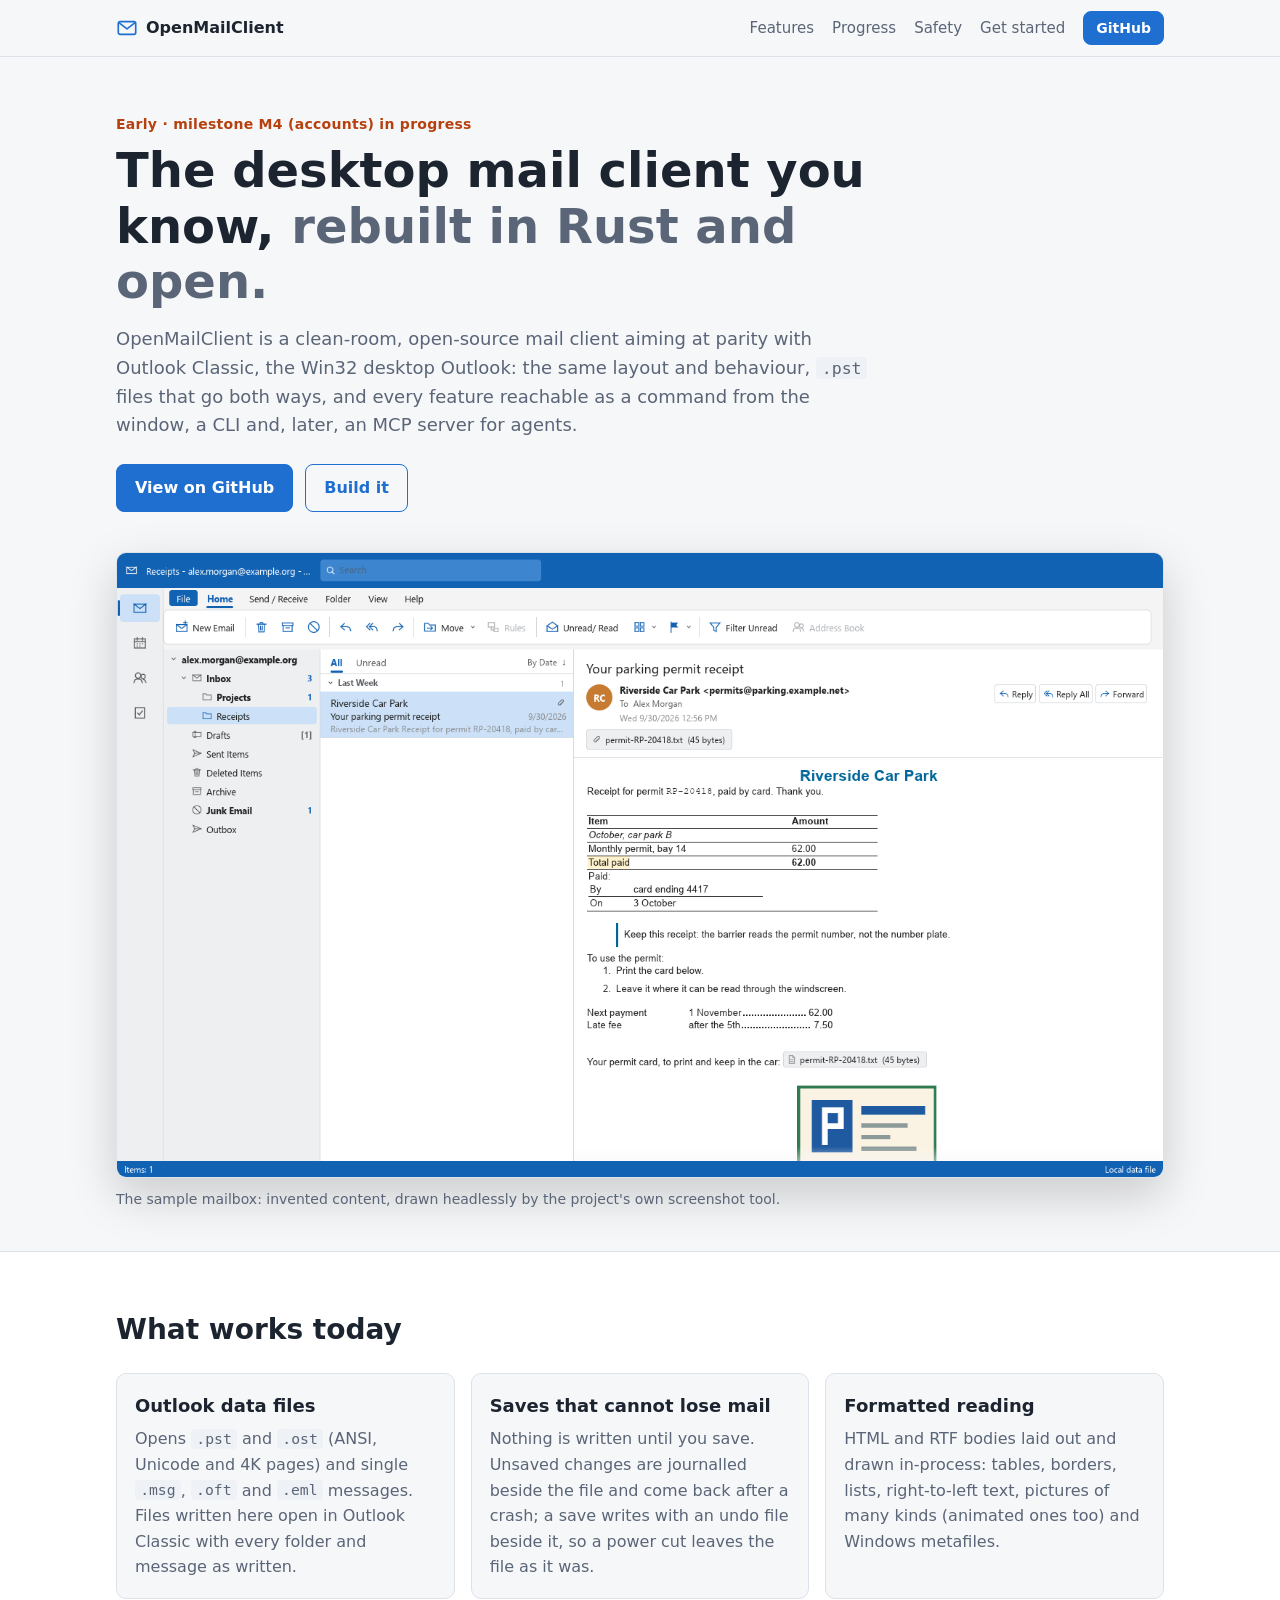
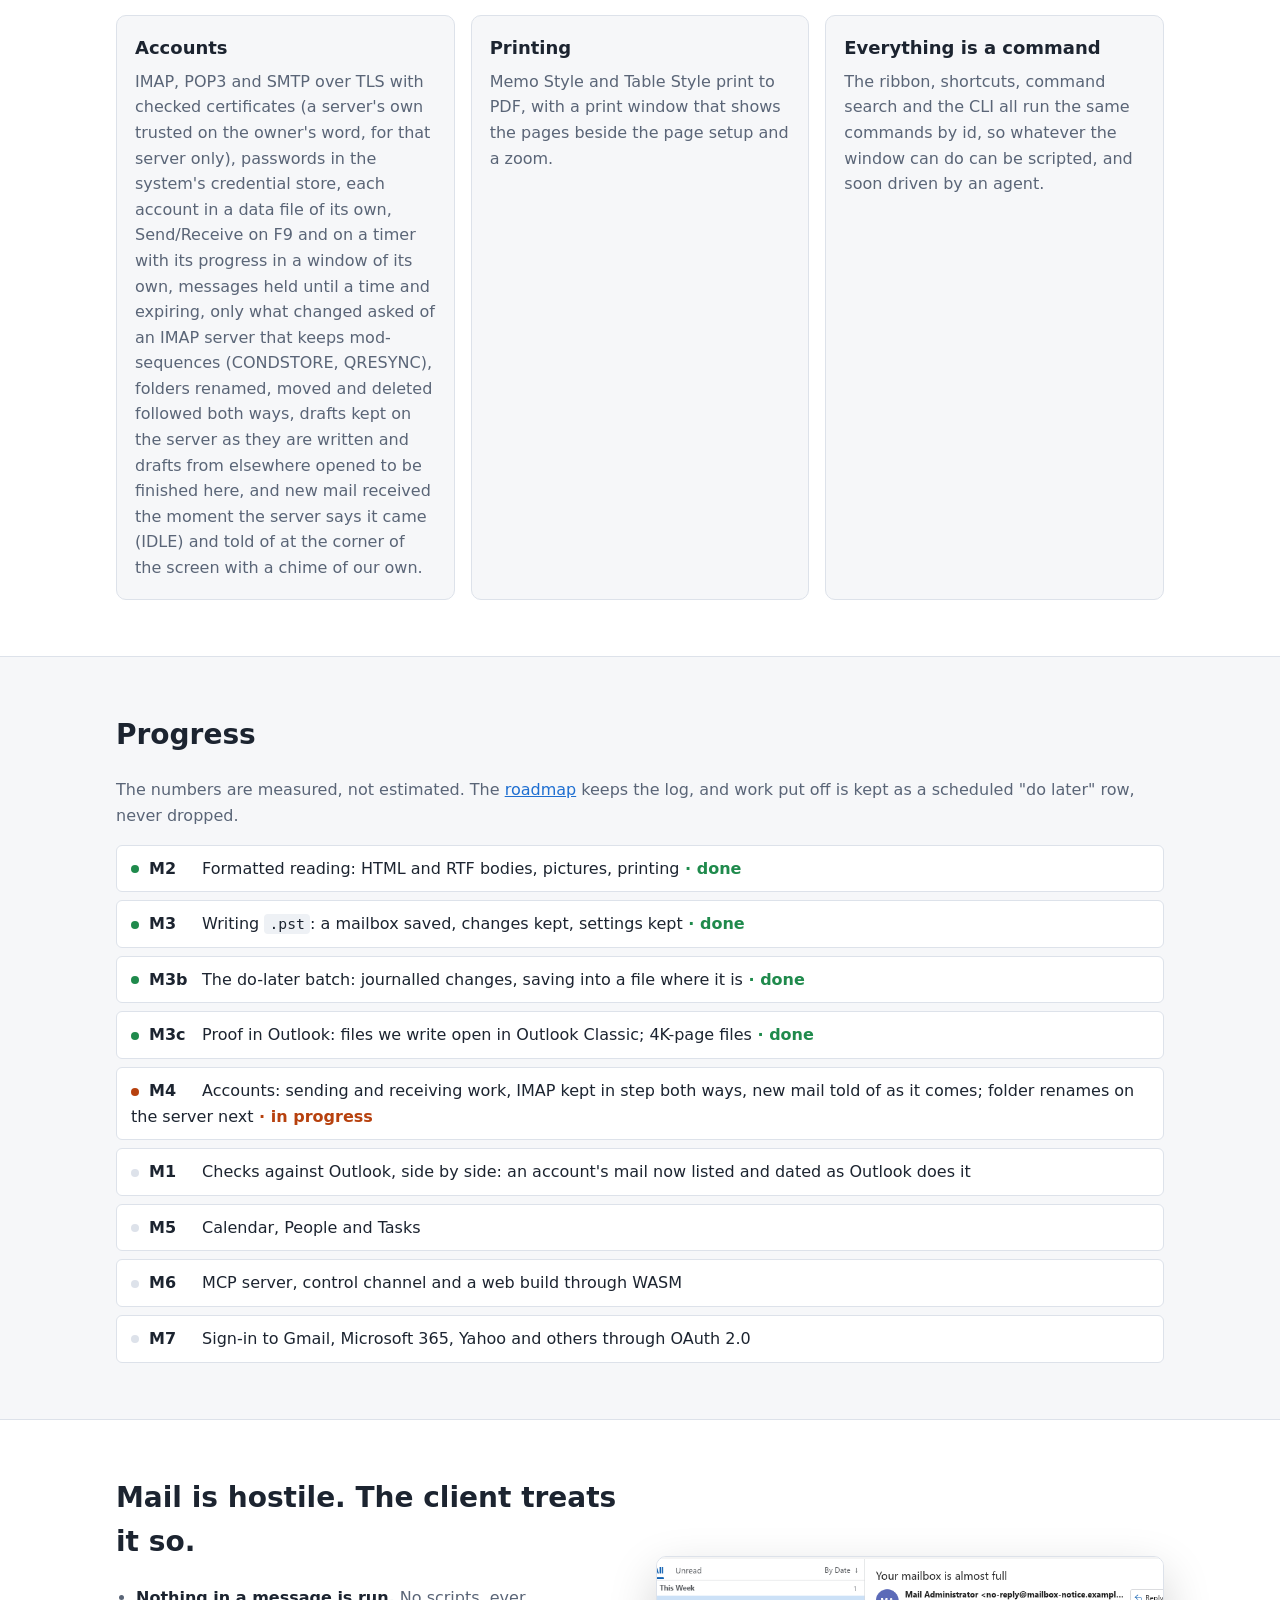
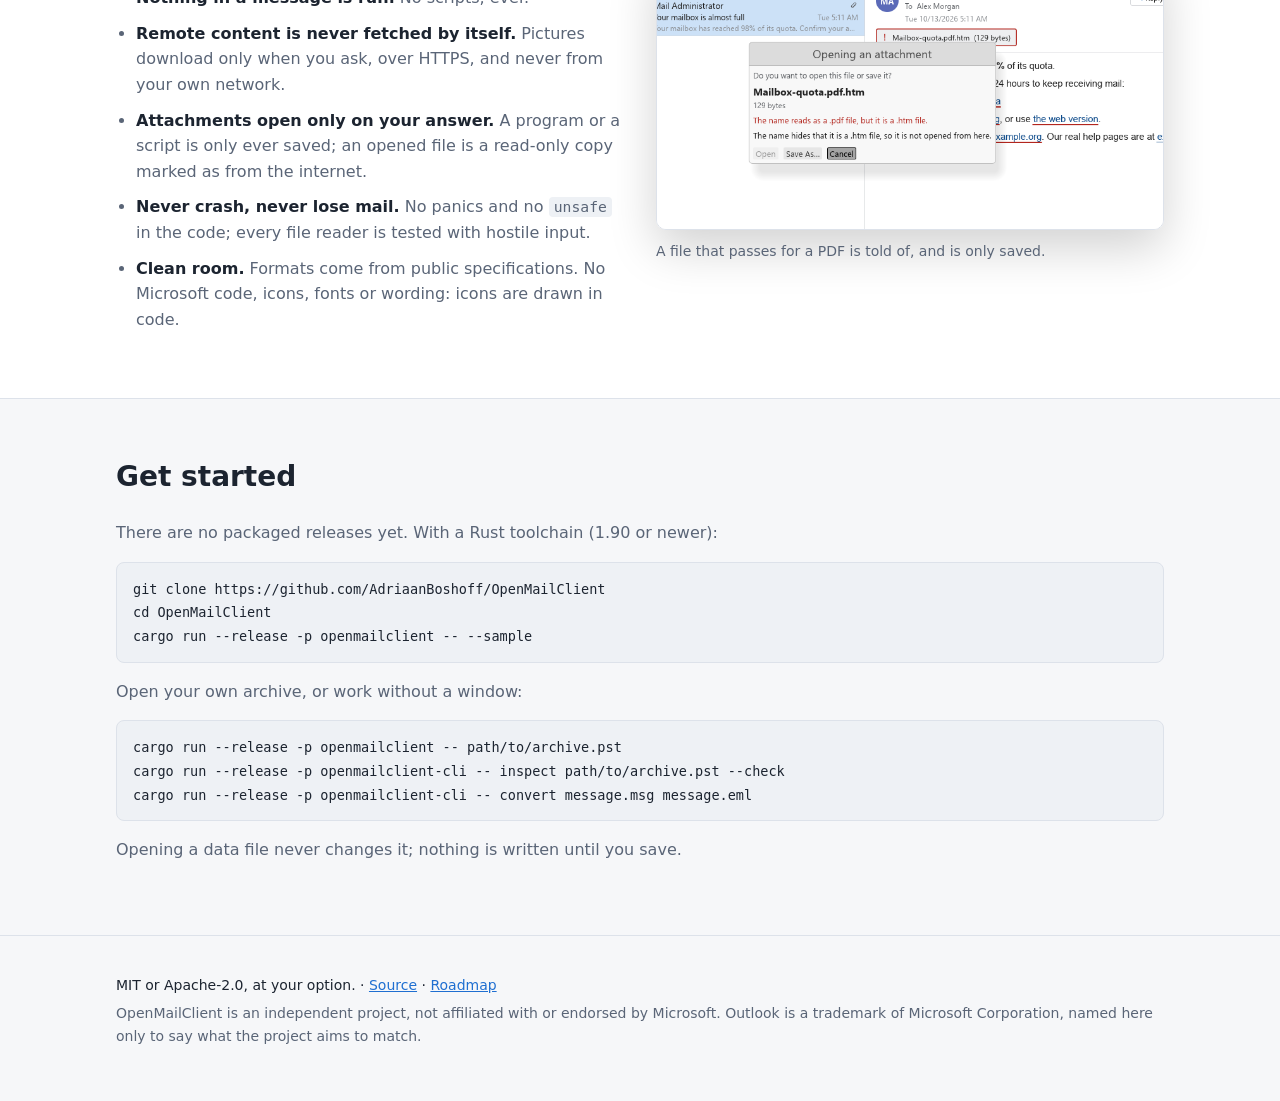
==== index.html @ 71cdb522 "M4.12: drafts kept on the server Co-Authored-By: Claude Opus 5.5 <noreply@anthropic.com>" ====
<!doctype html>
<html lang="en">
<head>
<meta charset="utf-8">
<meta name="viewport" content="width=device-width, initial-scale=1">
<title>OpenMailClient</title>
<meta name="description" content="A clean-room, open-source mail client written in Rust, with the layout and behaviour of Outlook Classic, data files that go both ways, and every feature reachable as a command.">
<meta property="og:title" content="OpenMailClient">
<meta property="og:description" content="An open-source mail client written in Rust, aiming at Outlook Classic parity.">
<meta property="og:image" content="images/openmailclient-reading-pane.png">
<link rel="stylesheet" href="style.css">
</head>
<body>
<header class="top">
  <div class="wrap bar">
    <a class="brand" href="#">
      <svg viewBox="0 0 24 24" width="22" height="22" aria-hidden="true"><rect x="2.5" y="5" width="19" height="14" rx="2" fill="none" stroke="currentColor" stroke-width="1.8"/><path d="M3.5 6.5 12 13l8.5-6.5" fill="none" stroke="currentColor" stroke-width="1.8" stroke-linejoin="round"/></svg>
      OpenMailClient
    </a>
    <nav>
      <a href="#features">Features</a>
      <a href="#progress">Progress</a>
      <a href="#safety">Safety</a>
      <a href="#start">Get started</a>
      <a class="button small" href="https://github.com/AdriaanBoshoff/OpenMailClient">GitHub</a>
    </nav>
  </div>
</header>

<main>
<section class="hero">
  <div class="wrap">
    <p class="stage">Early · milestone M4 (accounts) in progress</p>
    <h1>The desktop mail client you know, <span>rebuilt in Rust and open.</span></h1>
    <p class="lead">OpenMailClient is a clean-room, open-source mail client aiming at parity with Outlook Classic,
      the Win32 desktop Outlook: the same layout and behaviour, <code>.pst</code> files that go both ways,
      and every feature reachable as a command from the window, a CLI and, later, an MCP server for agents.</p>
    <div class="actions">
      <a class="button" href="https://github.com/AdriaanBoshoff/OpenMailClient">View on GitHub</a>
      <a class="button ghost" href="#start">Build it</a>
    </div>
    <figure class="shot">
      <picture>
        <source srcset="images/openmailclient-dark.png" media="(prefers-color-scheme: dark)">
        <img src="images/openmailclient-reading-pane.png" width="1280" height="800" alt="The OpenMailClient window with its sample mailbox: folder pane, message list and a formatted message in the reading pane">
      </picture>
      <figcaption>The sample mailbox: invented content, drawn headlessly by the project's own screenshot tool.</figcaption>
    </figure>
  </div>
</section>

<section id="features" class="band">
  <div class="wrap">
    <h2>What works today</h2>
    <div class="grid">
      <article>
        <h3>Outlook data files</h3>
        <p>Opens <code>.pst</code> and <code>.ost</code> (ANSI, Unicode and 4K pages) and single <code>.msg</code>, <code>.oft</code> and <code>.eml</code> messages. Files written here open in Outlook Classic with every folder and message as written.</p>
      </article>
      <article>
        <h3>Saves that cannot lose mail</h3>
        <p>Nothing is written until you save. Unsaved changes are journalled beside the file and come back after a crash; a save writes with an undo file beside it, so a power cut leaves the file as it was.</p>
      </article>
      <article>
        <h3>Formatted reading</h3>
        <p>HTML and RTF bodies laid out and drawn in-process: tables, borders, lists, right-to-left text, pictures of many kinds (animated ones too) and Windows metafiles.</p>
      </article>
      <article>
        <h3>Accounts</h3>
        <p>IMAP, POP3 and SMTP over TLS with checked certificates (a server's own trusted on the owner's word, for that server only), passwords in the system's credential store, each account in a data file of its own, Send/Receive on F9 and on a timer with its progress in a window of its own, messages held until a time and expiring, only what changed asked of an IMAP server that keeps mod-sequences (CONDSTORE, QRESYNC), folders renamed, moved and deleted followed both ways, drafts kept on the server as they are written and drafts from elsewhere opened to be finished here, and new mail received the moment the server says it came (IDLE) and told of at the corner of the screen with a chime of our own.</p>
      </article>
      <article>
        <h3>Printing</h3>
        <p>Memo Style and Table Style print to PDF, with a print window that shows the pages beside the page setup and a zoom.</p>
      </article>
      <article>
        <h3>Everything is a command</h3>
        <p>The ribbon, shortcuts, command search and the CLI all run the same commands by id, so whatever the window can do can be scripted, and soon driven by an agent.</p>
      </article>
    </div>
  </div>
</section>

<section id="progress">
  <div class="wrap">
    <h2>Progress</h2>
    <p class="muted">The numbers are measured, not estimated. The <a href="https://github.com/AdriaanBoshoff/OpenMailClient/blob/main/ROADMAP.md">roadmap</a> keeps the log, and work put off is kept as a scheduled "do later" row, never dropped.</p>
    <ol class="milestones">
      <li class="done"><b>M2</b> Formatted reading: HTML and RTF bodies, pictures, printing</li>
      <li class="done"><b>M3</b> Writing <code>.pst</code>: a mailbox saved, changes kept, settings kept</li>
      <li class="done"><b>M3b</b> The do-later batch: journalled changes, saving into a file where it is</li>
      <li class="done"><b>M3c</b> Proof in Outlook: files we write open in Outlook Classic; 4K-page files</li>
      <li class="now"><b>M4</b> Accounts: sending and receiving work, IMAP kept in step both ways, new mail told of as it comes; folder renames on the server next</li>
      <li><b>M1</b> Checks against Outlook, side by side: an account's mail now listed and dated as Outlook does it</li>
      <li><b>M5</b> Calendar, People and Tasks</li>
      <li><b>M6</b> MCP server, control channel and a web build through WASM</li>
      <li><b>M7</b> Sign-in to Gmail, Microsoft 365, Yahoo and others through OAuth 2.0</li>
    </ol>
  </div>
</section>

<section id="safety" class="band">
  <div class="wrap split">
    <div>
      <h2>Mail is hostile. The client treats it so.</h2>
      <ul class="checks">
        <li><b>Nothing in a message is run.</b> No scripts, ever.</li>
        <li><b>Remote content is never fetched by itself.</b> Pictures download only when you ask, over HTTPS, and never from your own network.</li>
        <li><b>Attachments open only on your answer.</b> A program or a script is only ever saved; an opened file is a read-only copy marked as from the internet.</li>
        <li><b>Never crash, never lose mail.</b> No panics and no <code>unsafe</code> in the code; every file reader is tested with hostile input.</li>
        <li><b>Clean room.</b> Formats come from public specifications. No Microsoft code, icons, fonts or wording: icons are drawn in code.</li>
      </ul>
    </div>
    <figure class="shot small">
      <img src="images/openmailclient-attachment.png" width="800" height="430" loading="lazy" alt="OpenMailClient asking about an attachment whose name reads as a PDF but is a web page: it can be saved, not opened">
      <figcaption>A file that passes for a PDF is told of, and is only saved.</figcaption>
    </figure>
  </div>
</section>

<section id="start">
  <div class="wrap">
    <h2>Get started</h2>
    <p class="muted">There are no packaged releases yet. With a Rust toolchain (1.90 or newer):</p>
    <pre><code>git clone https://github.com/AdriaanBoshoff/OpenMailClient
cd OpenMailClient
cargo run --release -p openmailclient -- --sample</code></pre>
    <p class="muted">Open your own archive, or work without a window:</p>
    <pre><code>cargo run --release -p openmailclient -- path/to/archive.pst
cargo run --release -p openmailclient-cli -- inspect path/to/archive.pst --check
cargo run --release -p openmailclient-cli -- convert message.msg message.eml</code></pre>
    <p class="muted">Opening a data file never changes it; nothing is written until you save.</p>
  </div>
</section>
</main>

<footer>
  <div class="wrap">
    <p>MIT or Apache-2.0, at your option. · <a href="https://github.com/AdriaanBoshoff/OpenMailClient">Source</a> · <a href="https://github.com/AdriaanBoshoff/OpenMailClient/blob/main/ROADMAP.md">Roadmap</a></p>
    <p class="muted">OpenMailClient is an independent project, not affiliated with or endorsed by Microsoft. Outlook is a trademark of Microsoft Corporation, named here only to say what the project aims to match.</p>
  </div>
</footer>
</body>
</html>
---- style.css ----
:root {
  --bg: #f6f7f9;
  --band: #ffffff;
  --text: #1c2430;
  --dim: #5a6577;
  --line: #dde2ea;
  --accent: #1f6fd1;
  --accent-text: #ffffff;
  --rust: #b7410e;
  --code: #eef1f5;
  --ok: #1f8a4c;
}

@media (prefers-color-scheme: dark) {
  :root {
    --bg: #15181d;
    --band: #1c2027;
    --text: #e6e9ee;
    --dim: #9aa4b2;
    --line: #2d333d;
    --accent: #5aa2f0;
    --accent-text: #0e1116;
    --rust: #e0703c;
    --code: #232831;
    --ok: #4cc27f;
  }
}

* { box-sizing: border-box; }

html { scroll-behavior: smooth; }

body {
  margin: 0;
  background: var(--bg);
  color: var(--text);
  font: 16px/1.6 system-ui, -apple-system, "Segoe UI", Roboto, "Noto Sans", sans-serif;
}

a { color: var(--accent); }

code, pre { font-family: ui-monospace, "Cascadia Mono", Consolas, "DejaVu Sans Mono", monospace; font-size: 0.92em; }

code { background: var(--code); padding: 0.1em 0.35em; border-radius: 4px; }

pre {
  background: var(--code);
  border: 1px solid var(--line);
  border-radius: 8px;
  padding: 14px 16px;
  overflow-x: auto;
}

pre code { background: none; padding: 0; }

.wrap { max-width: 1080px; margin: 0 auto; padding: 0 16px; }

.top {
  position: sticky;
  top: 0;
  z-index: 10;
  background: color-mix(in srgb, var(--bg) 88%, transparent);
  backdrop-filter: blur(8px);
  border-bottom: 1px solid var(--line);
}

.bar { display: flex; align-items: center; justify-content: space-between; gap: 16px; min-height: 56px; flex-wrap: wrap; }

.brand { display: flex; align-items: center; gap: 8px; font-weight: 700; color: var(--text); text-decoration: none; }

.brand svg { color: var(--accent); }

nav { display: flex; align-items: center; gap: 18px; flex-wrap: wrap; }

nav a { color: var(--dim); text-decoration: none; font-size: 15px; }

nav a:hover { color: var(--text); }

.button {
  display: inline-block;
  background: var(--accent);
  color: var(--accent-text);
  text-decoration: none;
  font-weight: 600;
  padding: 10px 18px;
  border-radius: 8px;
  border: 1px solid var(--accent);
}

.button.small { padding: 5px 12px; font-size: 14px; color: var(--accent-text); }

nav a.button.small:hover { color: var(--accent-text); }

.button.ghost { background: transparent; color: var(--accent); }

.hero { padding: 56px 0 40px; }

.stage { color: var(--rust); font-weight: 600; font-size: 14px; letter-spacing: 0.02em; margin: 0 0 8px; }

h1 { font-size: clamp(30px, 5vw, 48px); line-height: 1.15; margin: 0 0 16px; max-width: 820px; }

h1 span { color: var(--dim); }

.lead { font-size: 18px; color: var(--dim); max-width: 760px; margin: 0 0 24px; }

.actions { display: flex; gap: 12px; flex-wrap: wrap; margin-bottom: 40px; }

.shot { margin: 0; }

.shot img {
  display: block;
  width: 100%;
  height: auto;
  border-radius: 10px;
  border: 1px solid var(--line);
  box-shadow: 0 18px 48px rgba(0, 0, 0, 0.18);
}

figcaption { color: var(--dim); font-size: 14px; margin-top: 10px; }

section { padding: 56px 0; }

.band { background: var(--band); border-top: 1px solid var(--line); border-bottom: 1px solid var(--line); }

h2 { font-size: 28px; margin: 0 0 20px; }

h3 { font-size: 18px; margin: 0 0 6px; }

.muted { color: var(--dim); }

.grid { display: grid; grid-template-columns: repeat(auto-fill, minmax(280px, 1fr)); gap: 16px; }

.grid article { border: 1px solid var(--line); border-radius: 10px; padding: 18px; background: var(--bg); }

.grid p { margin: 0; color: var(--dim); }

.milestones { list-style: none; padding: 0; margin: 0; display: grid; gap: 8px; }

.milestones li {
  border: 1px solid var(--line);
  border-radius: 6px;
  padding: 10px 14px;
  background: var(--band);
}

.milestones b { display: inline-block; min-width: 48px; }

.milestones li::before {
  content: "";
  display: inline-block;
  width: 8px;
  height: 8px;
  border-radius: 50%;
  margin-right: 10px;
  vertical-align: middle;
  background: var(--line);
}

.milestones .done::before { background: var(--ok); }

.milestones .done::after { content: " · done"; color: var(--ok); font-weight: 600; }

.milestones .now::before { background: var(--rust); }

.milestones .now::after { content: " · in progress"; color: var(--rust); font-weight: 600; }

.split { display: grid; grid-template-columns: 1fr 1fr; gap: 32px; align-items: center; }

.checks { padding-left: 20px; margin: 0; }

.checks li { margin-bottom: 10px; color: var(--dim); }

.checks b { color: var(--text); }

footer { padding: 32px 0 48px; border-top: 1px solid var(--line); font-size: 14px; }

footer p { margin: 6px 0; }

@media (max-width: 760px) {
  .split { grid-template-columns: 1fr; }
  nav a:not(.button) { display: none; }
  .hero { padding-top: 32px; }
}
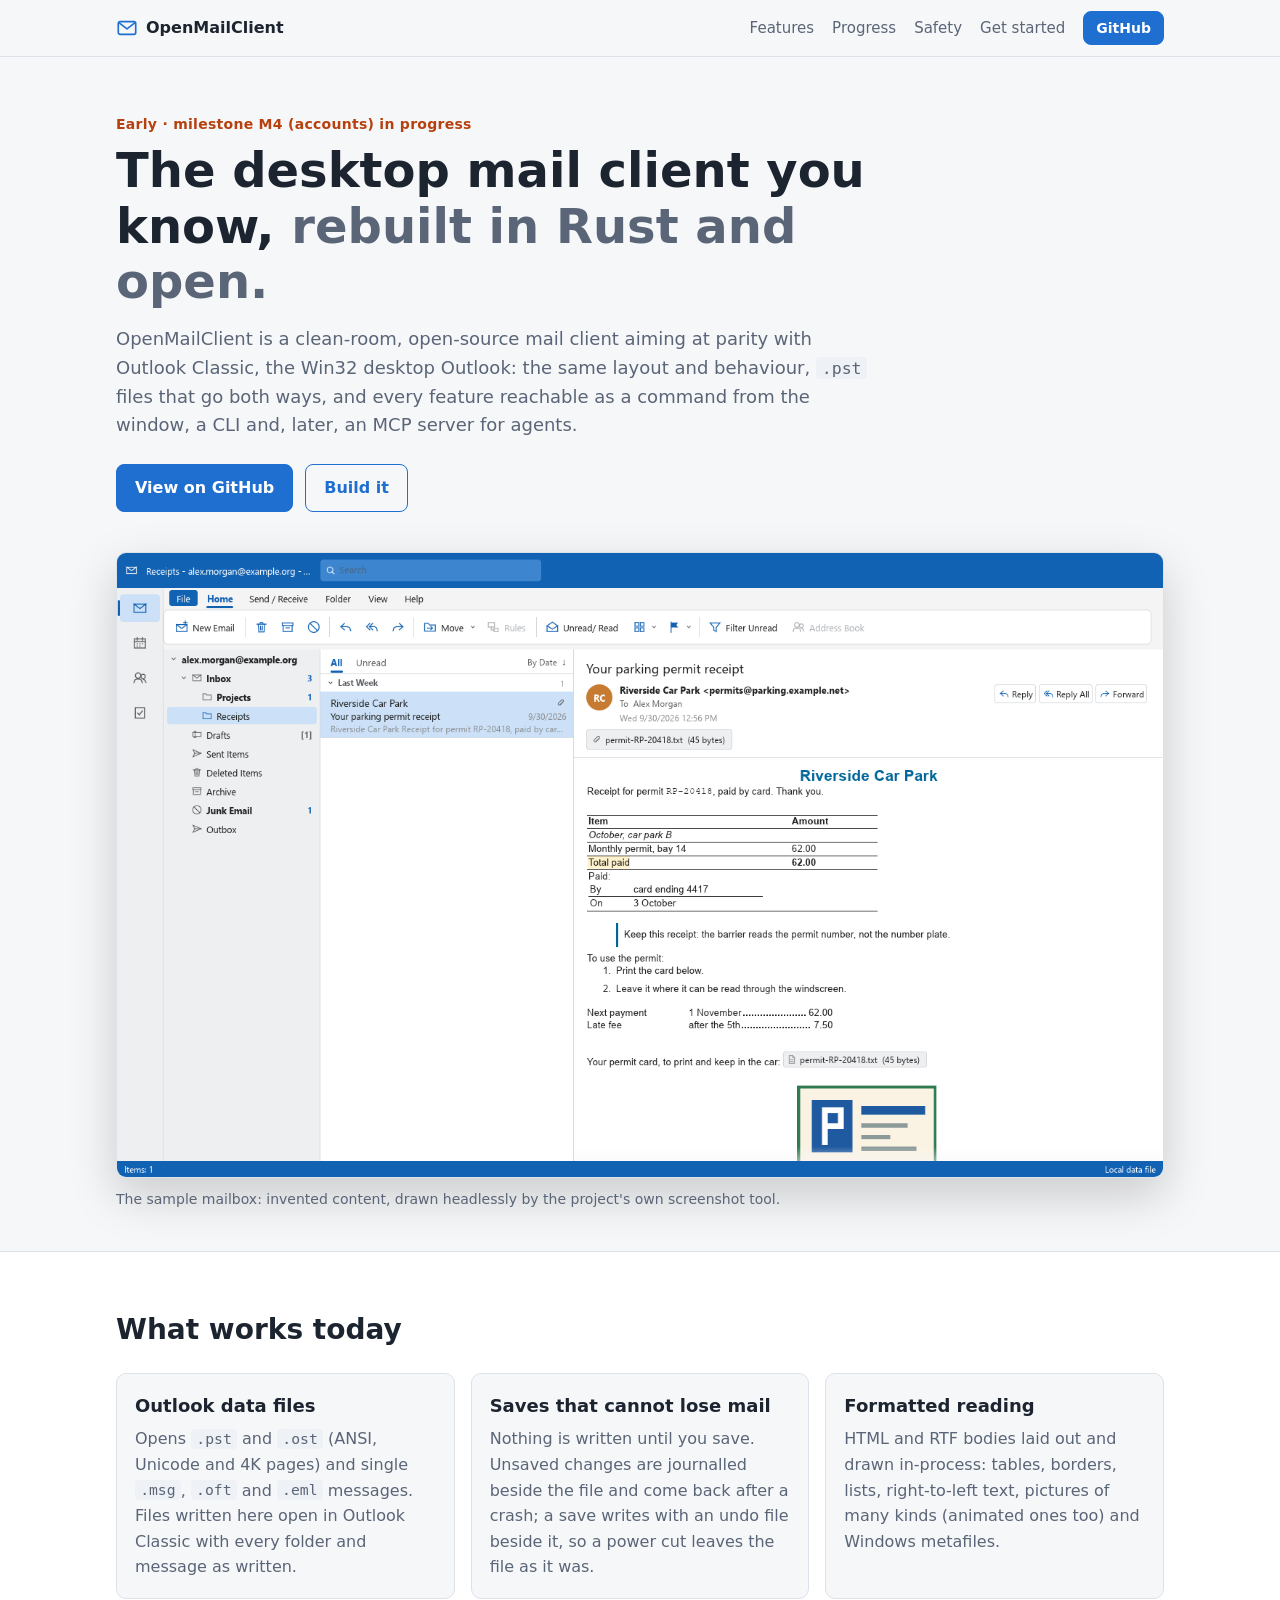
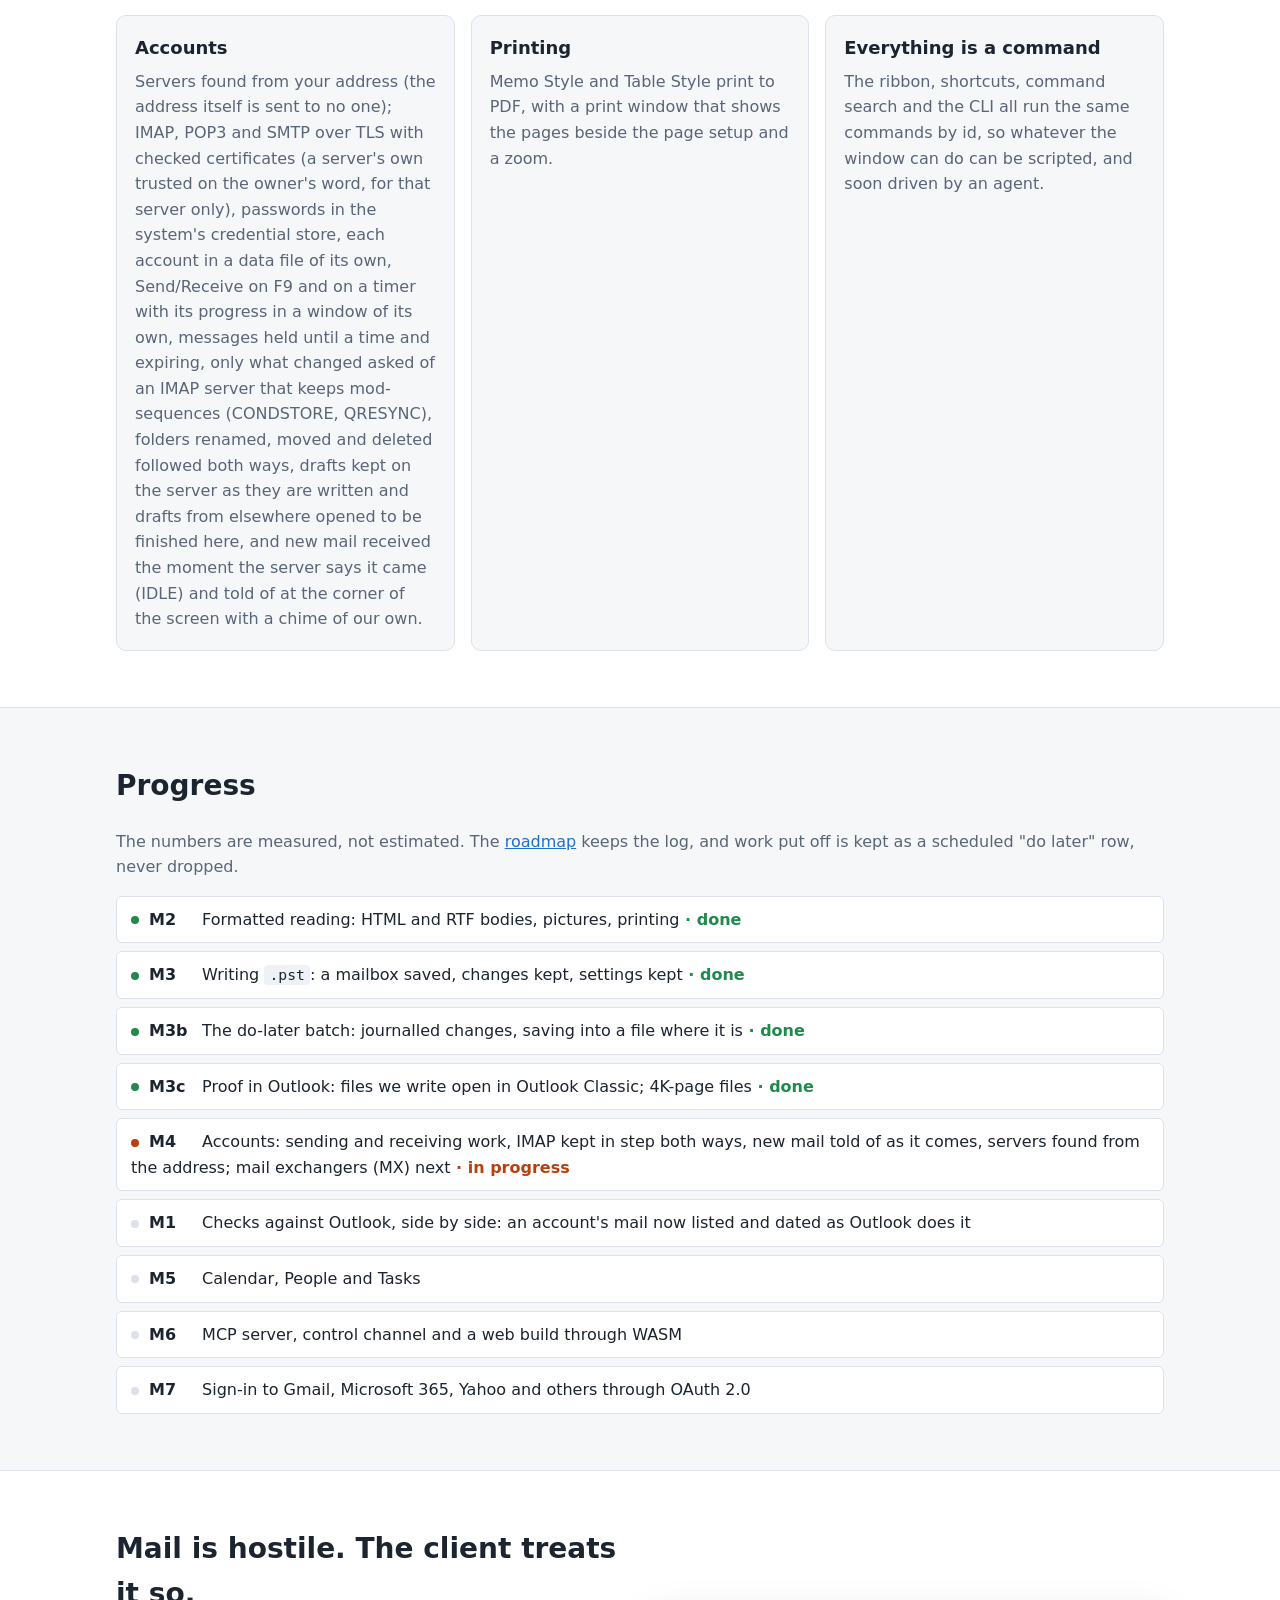
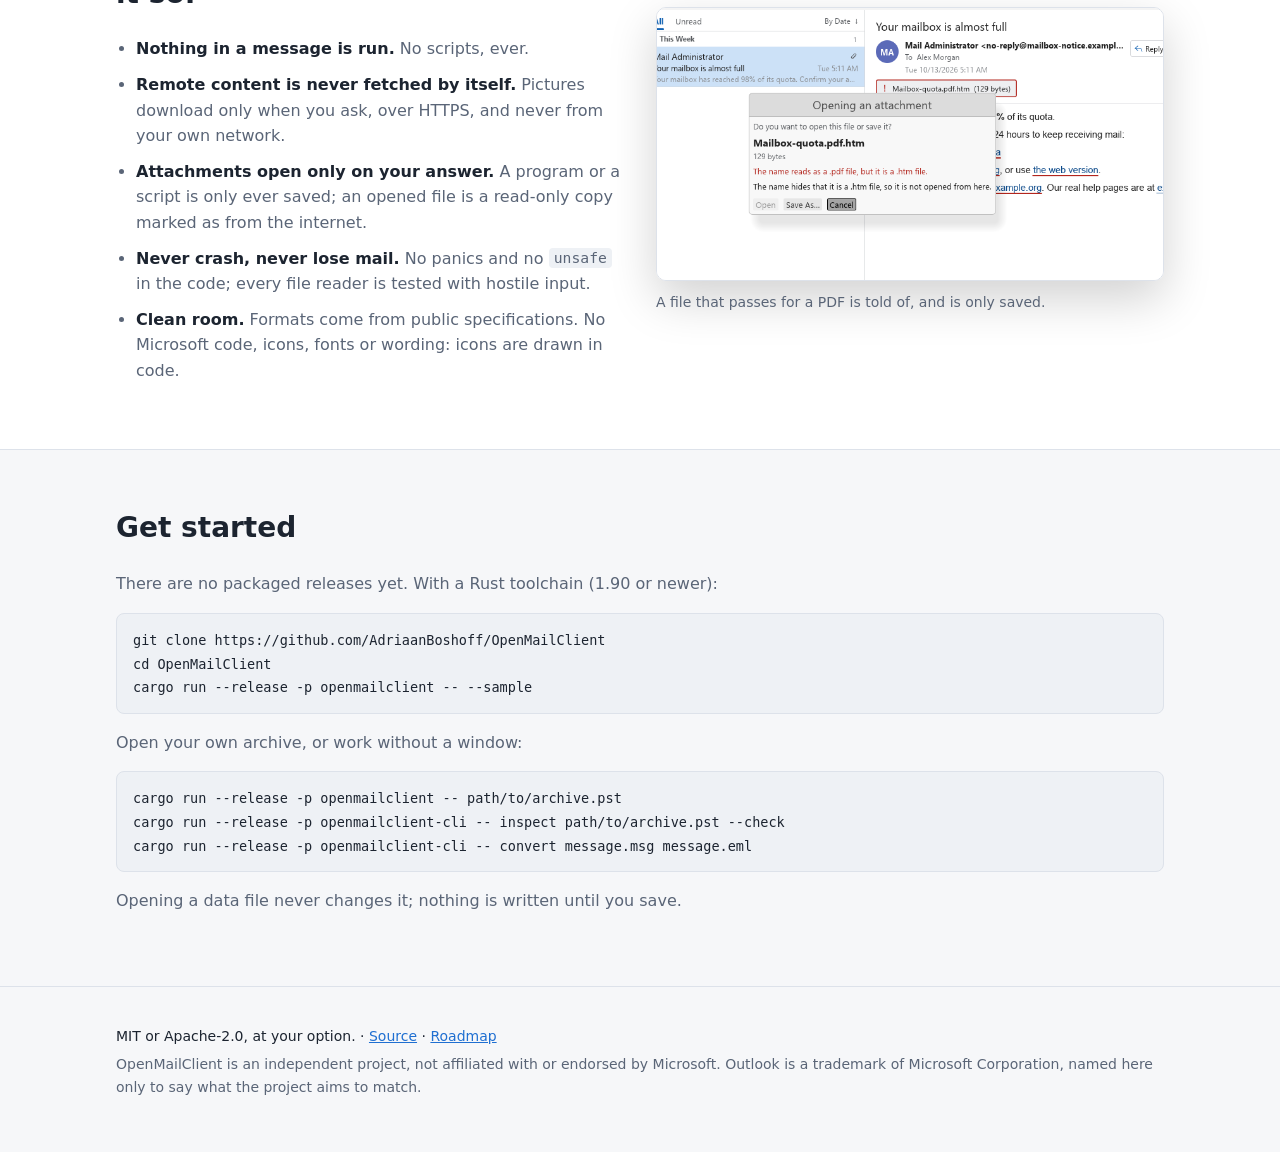
==== commit 9e2f24a7: "M4.14: servers found from the address Co-Authored-By: Claude Opus 5.5 <noreply@anthropic.com>" ====
--- a/index.html
+++ b/index.html
@@ -67,7 +67,7 @@
       </article>
       <article>
         <h3>Accounts</h3>
-        <p>IMAP, POP3 and SMTP over TLS with checked certificates (a server's own trusted on the owner's word, for that server only), passwords in the system's credential store, each account in a data file of its own, Send/Receive on F9 and on a timer with its progress in a window of its own, messages held until a time and expiring, only what changed asked of an IMAP server that keeps mod-sequences (CONDSTORE, QRESYNC), folders renamed, moved and deleted followed both ways, drafts kept on the server as they are written and drafts from elsewhere opened to be finished here, and new mail received the moment the server says it came (IDLE) and told of at the corner of the screen with a chime of our own.</p>
+        <p>Servers found from your address (the address itself is sent to no one); IMAP, POP3 and SMTP over TLS with checked certificates (a server's own trusted on the owner's word, for that server only), passwords in the system's credential store, each account in a data file of its own, Send/Receive on F9 and on a timer with its progress in a window of its own, messages held until a time and expiring, only what changed asked of an IMAP server that keeps mod-sequences (CONDSTORE, QRESYNC), folders renamed, moved and deleted followed both ways, drafts kept on the server as they are written and drafts from elsewhere opened to be finished here, and new mail received the moment the server says it came (IDLE) and told of at the corner of the screen with a chime of our own.</p>
       </article>
       <article>
         <h3>Printing</h3>
@@ -90,7 +90,7 @@
       <li class="done"><b>M3</b> Writing <code>.pst</code>: a mailbox saved, changes kept, settings kept</li>
       <li class="done"><b>M3b</b> The do-later batch: journalled changes, saving into a file where it is</li>
       <li class="done"><b>M3c</b> Proof in Outlook: files we write open in Outlook Classic; 4K-page files</li>
-      <li class="now"><b>M4</b> Accounts: sending and receiving work, IMAP kept in step both ways, new mail told of as it comes; folder renames on the server next</li>
+      <li class="now"><b>M4</b> Accounts: sending and receiving work, IMAP kept in step both ways, new mail told of as it comes, servers found from the address; mail exchangers (MX) next</li>
       <li><b>M1</b> Checks against Outlook, side by side: an account's mail now listed and dated as Outlook does it</li>
       <li><b>M5</b> Calendar, People and Tasks</li>
       <li><b>M6</b> MCP server, control channel and a web build through WASM</li>
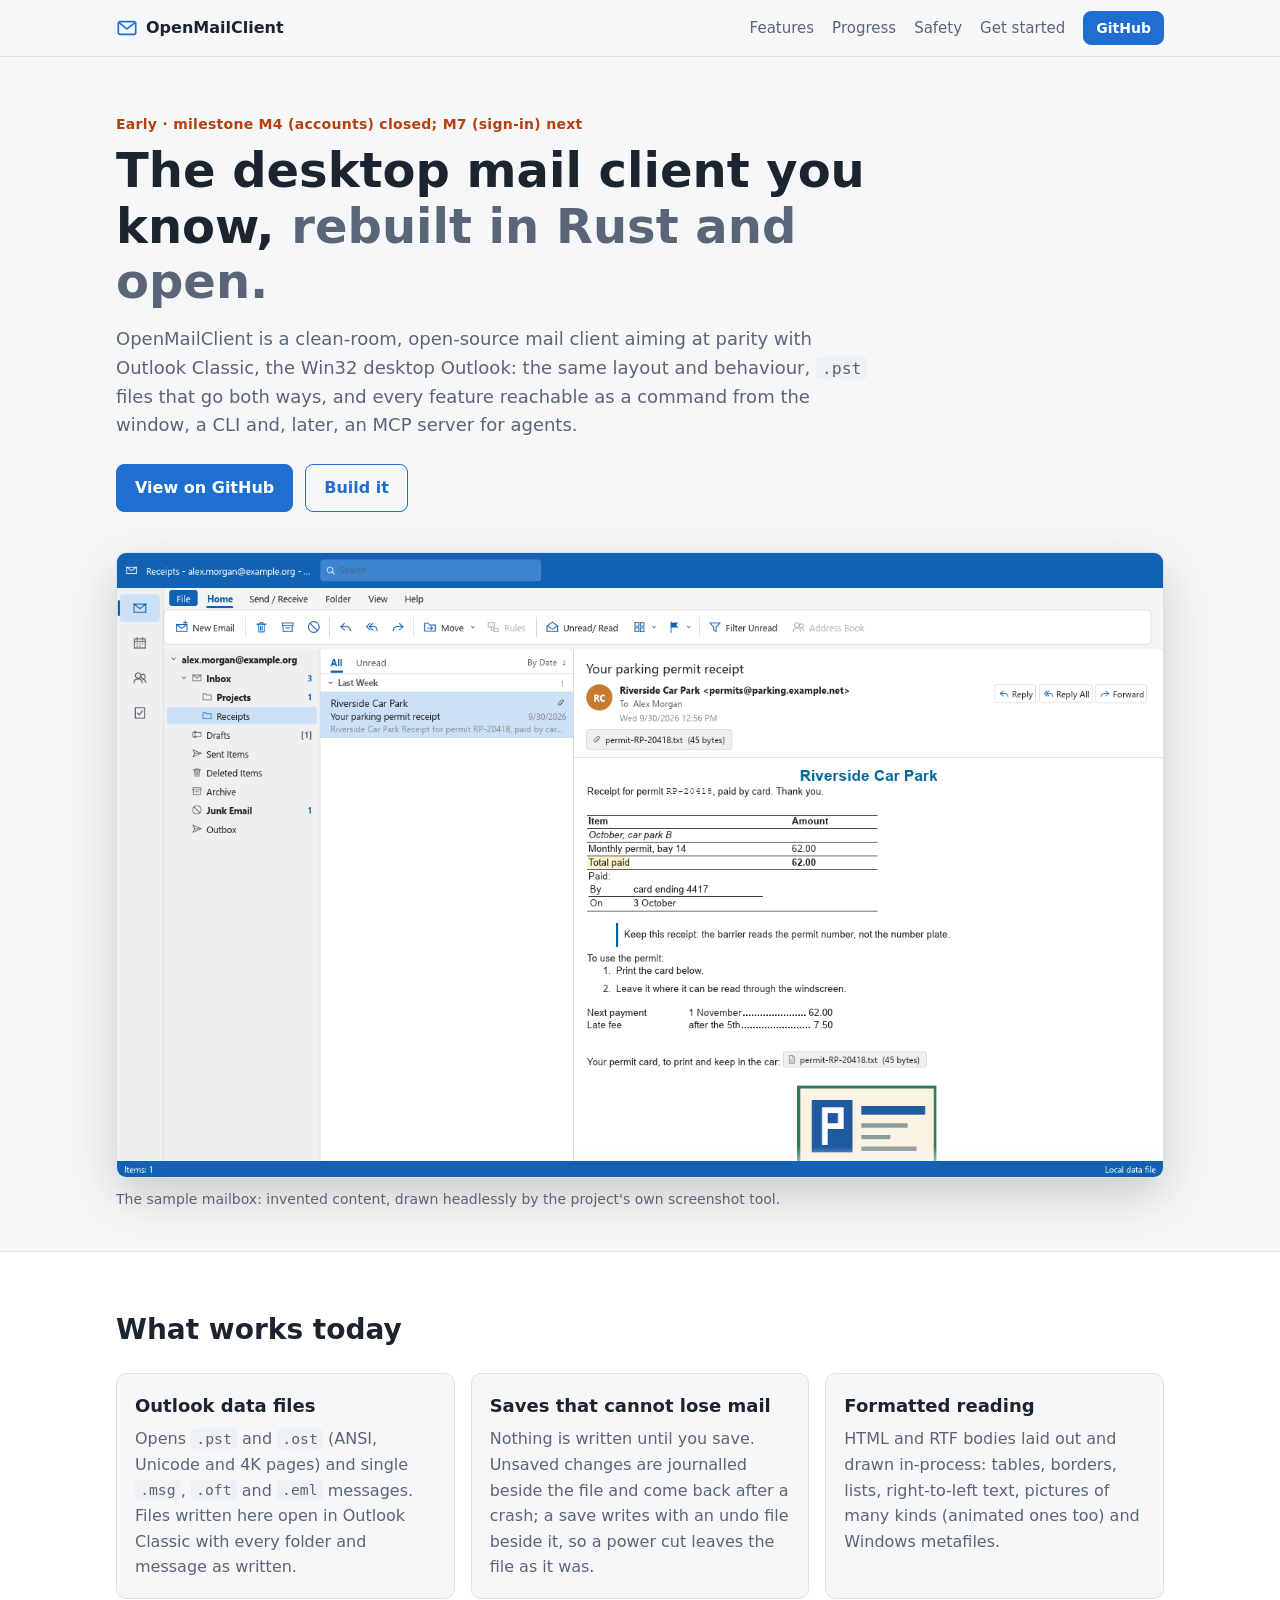
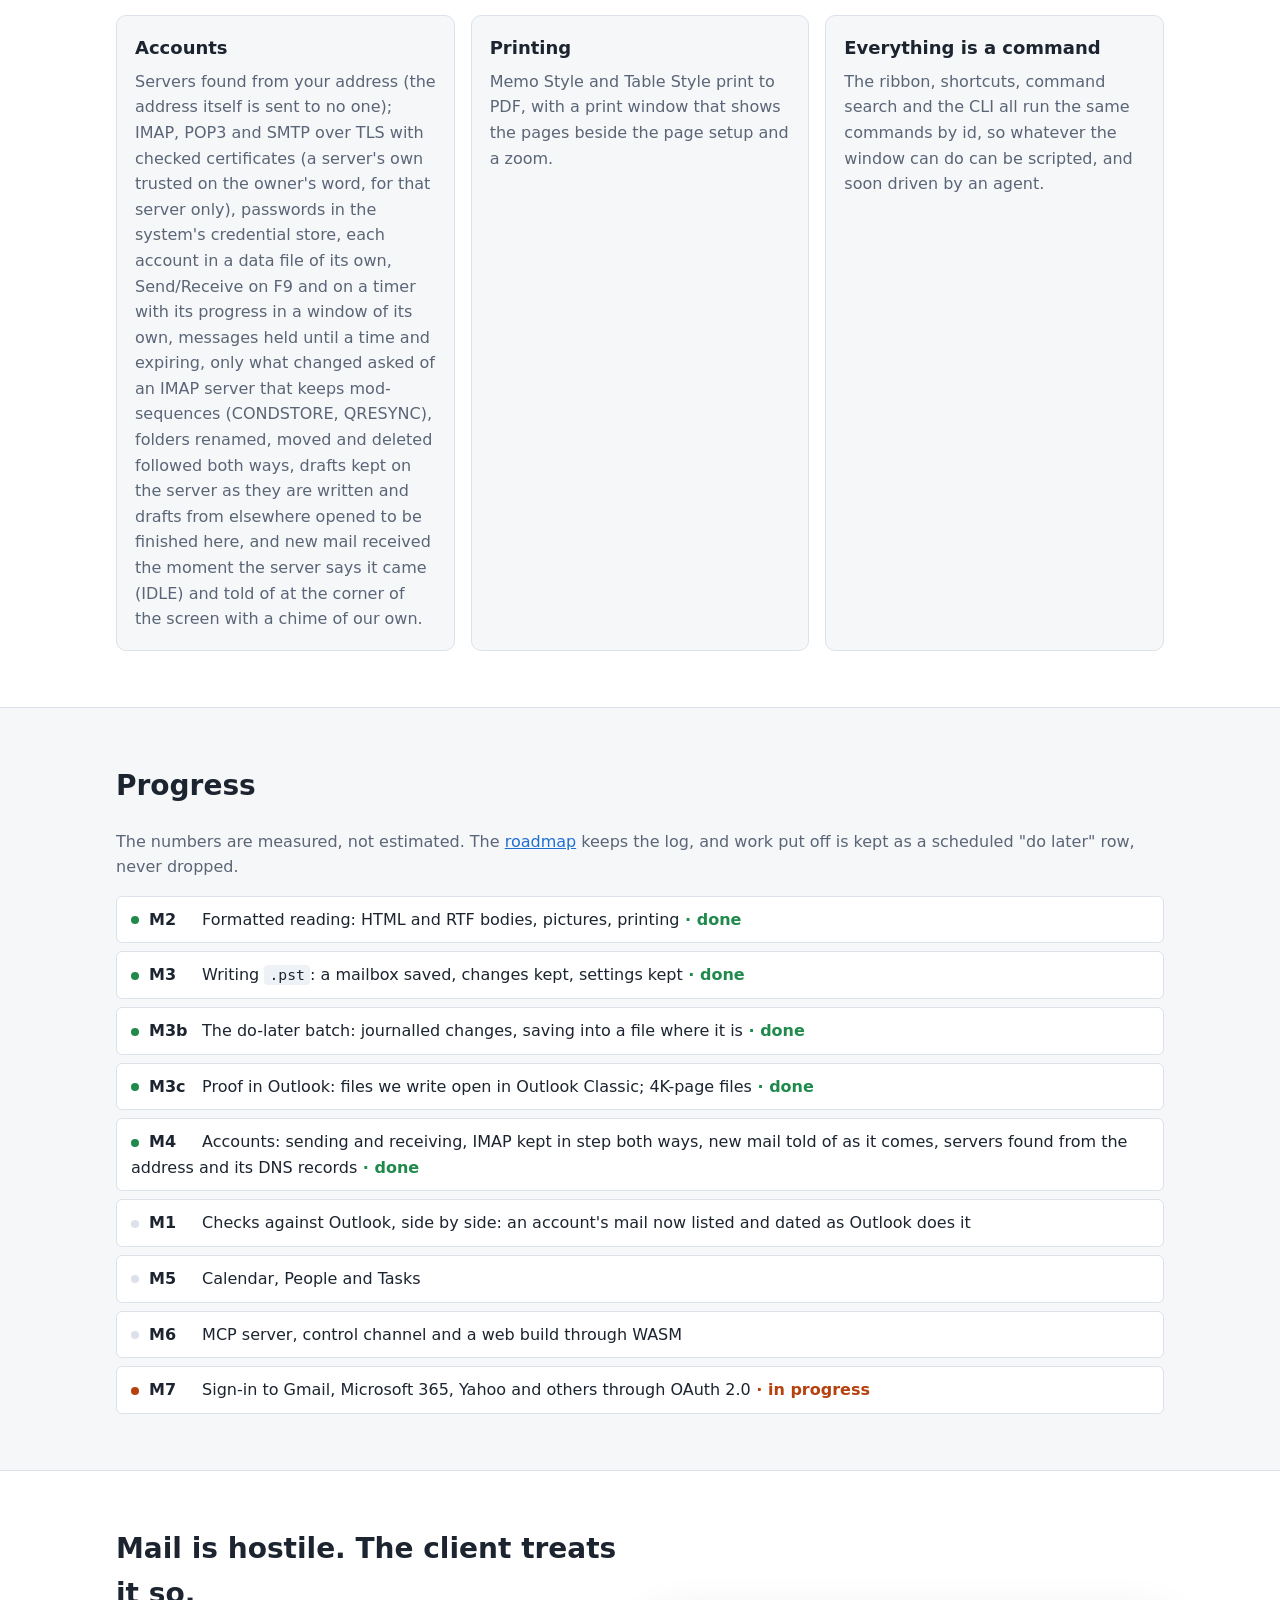
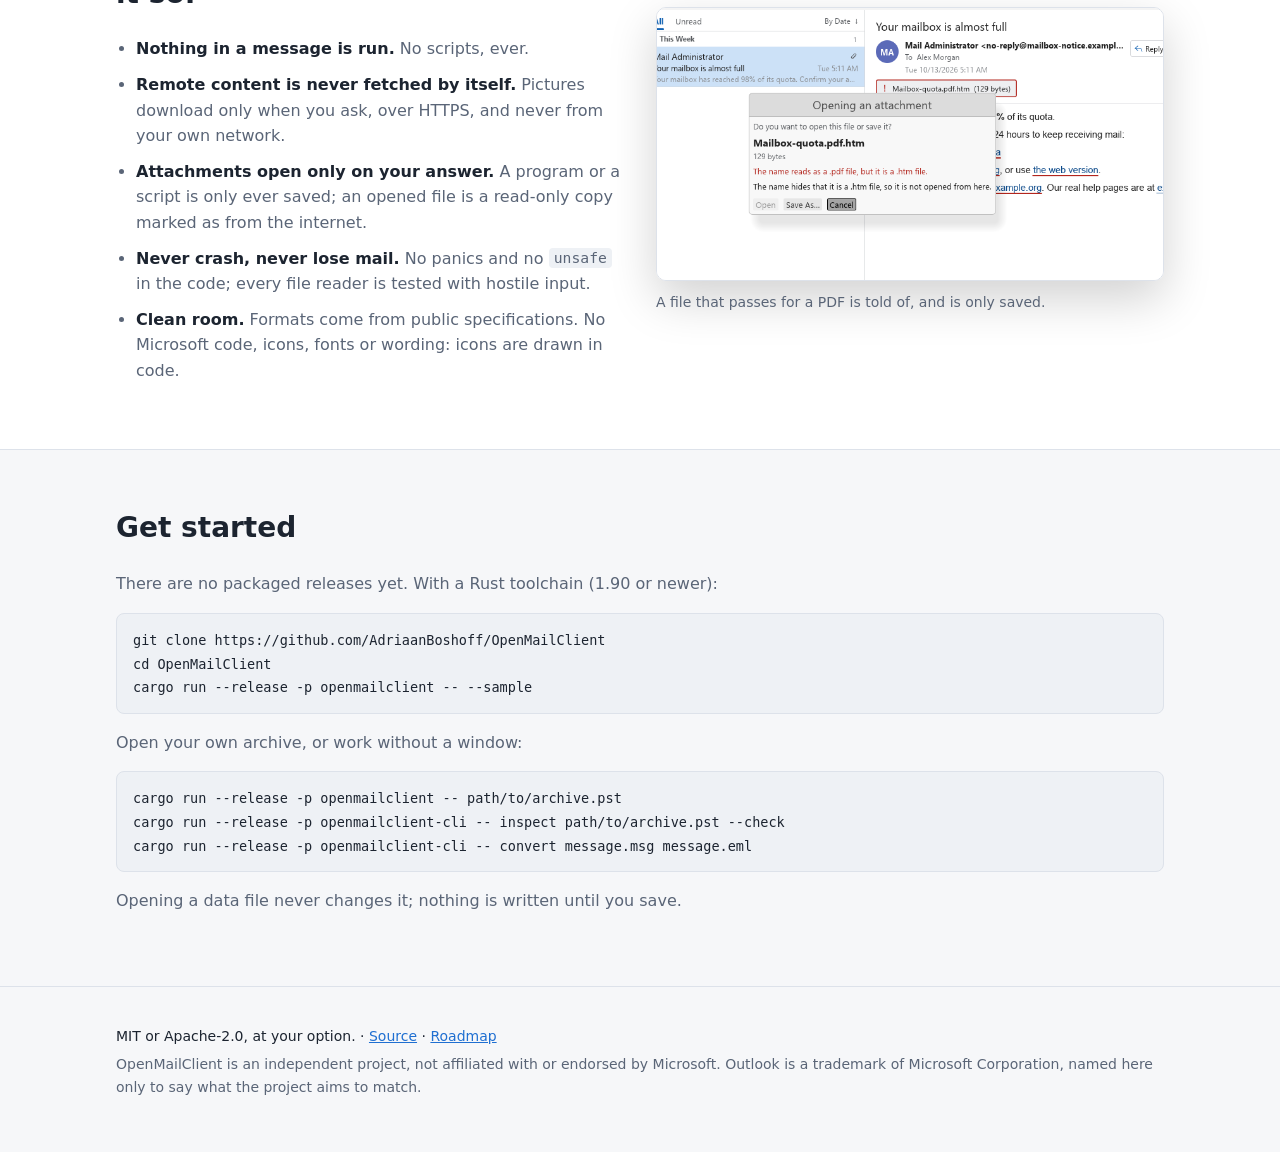
==== commit b6d58d8f: "M4.15: M4 closed, M7 next Co-Authored-By: Claude Opus 5.5 <noreply@anthropic.com>" ====
--- a/index.html
+++ b/index.html
@@ -30,7 +30,7 @@
 <main>
 <section class="hero">
   <div class="wrap">
-    <p class="stage">Early · milestone M4 (accounts) in progress</p>
+    <p class="stage">Early · milestone M4 (accounts) closed; M7 (sign-in) next</p>
     <h1>The desktop mail client you know, <span>rebuilt in Rust and open.</span></h1>
     <p class="lead">OpenMailClient is a clean-room, open-source mail client aiming at parity with Outlook Classic,
       the Win32 desktop Outlook: the same layout and behaviour, <code>.pst</code> files that go both ways,
@@ -90,11 +90,11 @@
       <li class="done"><b>M3</b> Writing <code>.pst</code>: a mailbox saved, changes kept, settings kept</li>
       <li class="done"><b>M3b</b> The do-later batch: journalled changes, saving into a file where it is</li>
       <li class="done"><b>M3c</b> Proof in Outlook: files we write open in Outlook Classic; 4K-page files</li>
-      <li class="now"><b>M4</b> Accounts: sending and receiving work, IMAP kept in step both ways, new mail told of as it comes, servers found from the address; mail exchangers (MX) next</li>
+      <li class="done"><b>M4</b> Accounts: sending and receiving, IMAP kept in step both ways, new mail told of as it comes, servers found from the address and its DNS records</li>
       <li><b>M1</b> Checks against Outlook, side by side: an account's mail now listed and dated as Outlook does it</li>
       <li><b>M5</b> Calendar, People and Tasks</li>
       <li><b>M6</b> MCP server, control channel and a web build through WASM</li>
-      <li><b>M7</b> Sign-in to Gmail, Microsoft 365, Yahoo and others through OAuth 2.0</li>
+      <li class="now"><b>M7</b> Sign-in to Gmail, Microsoft 365, Yahoo and others through OAuth 2.0</li>
     </ol>
   </div>
 </section>
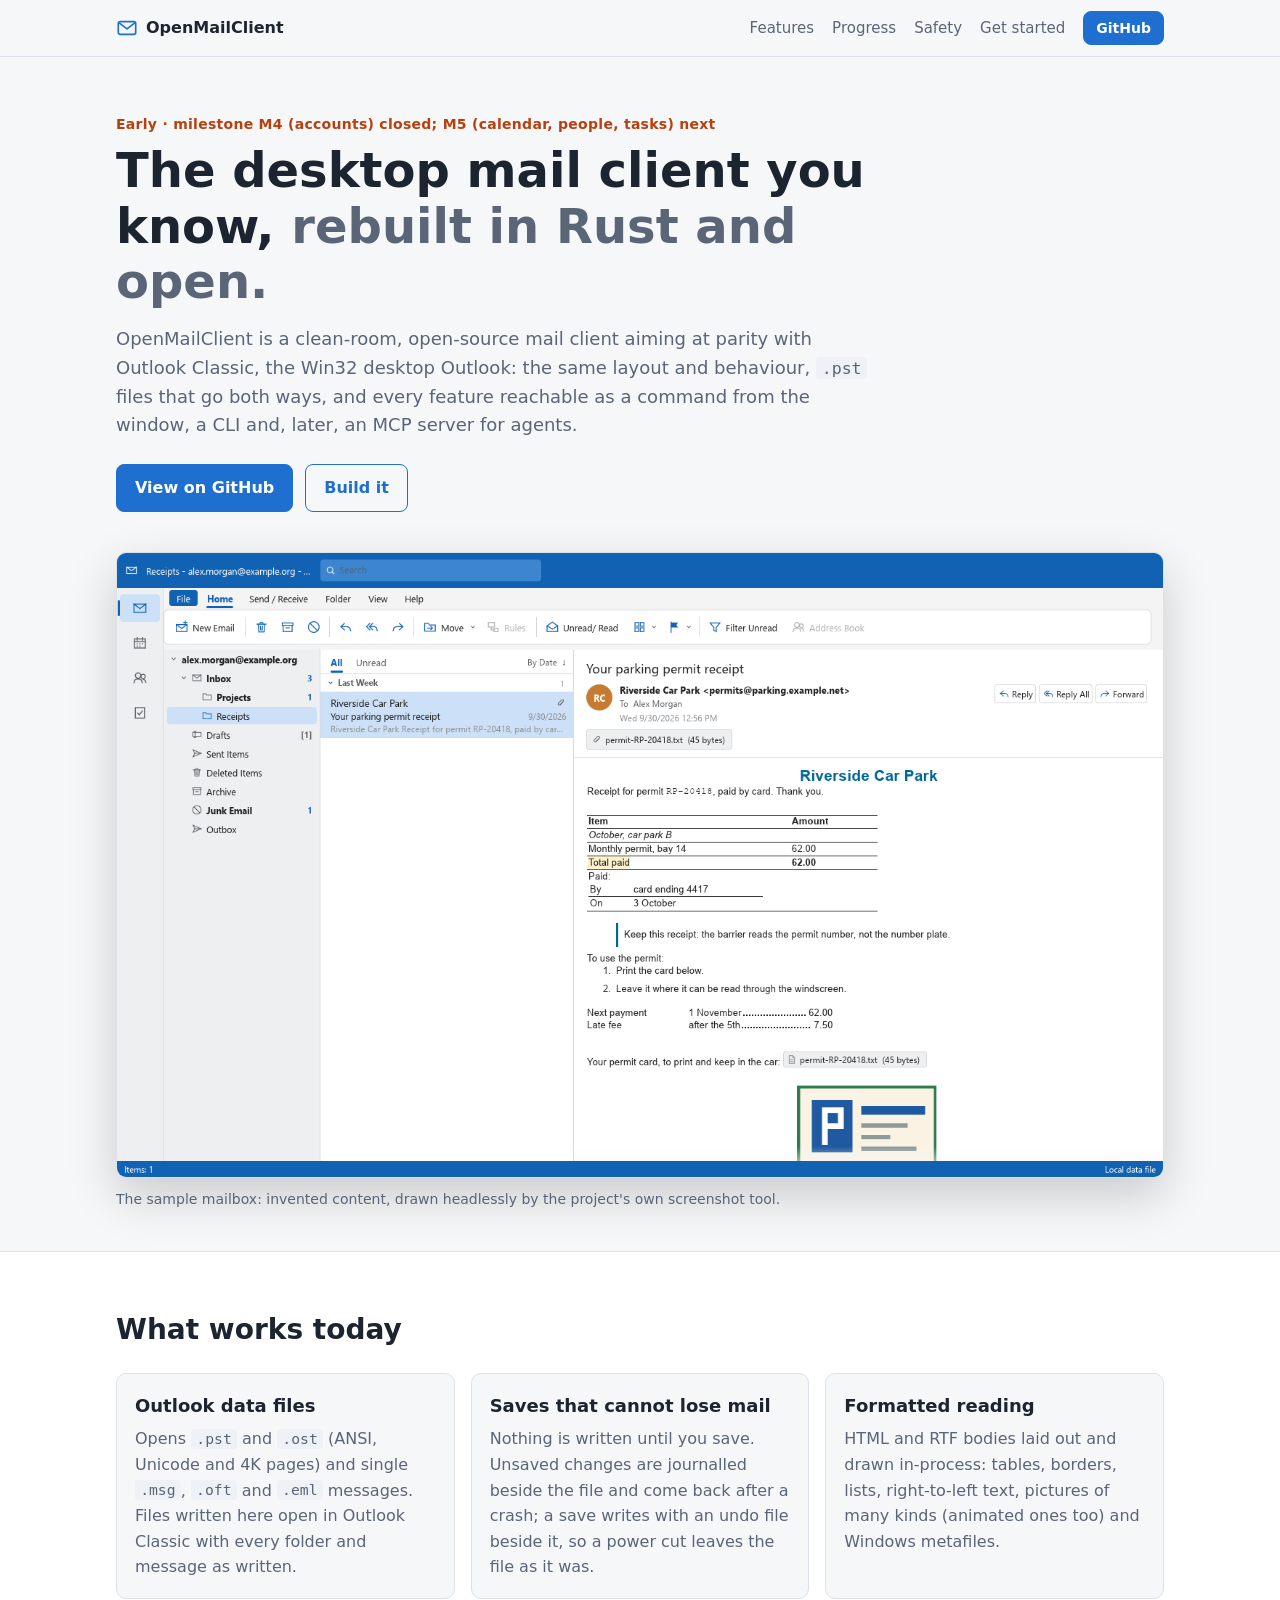
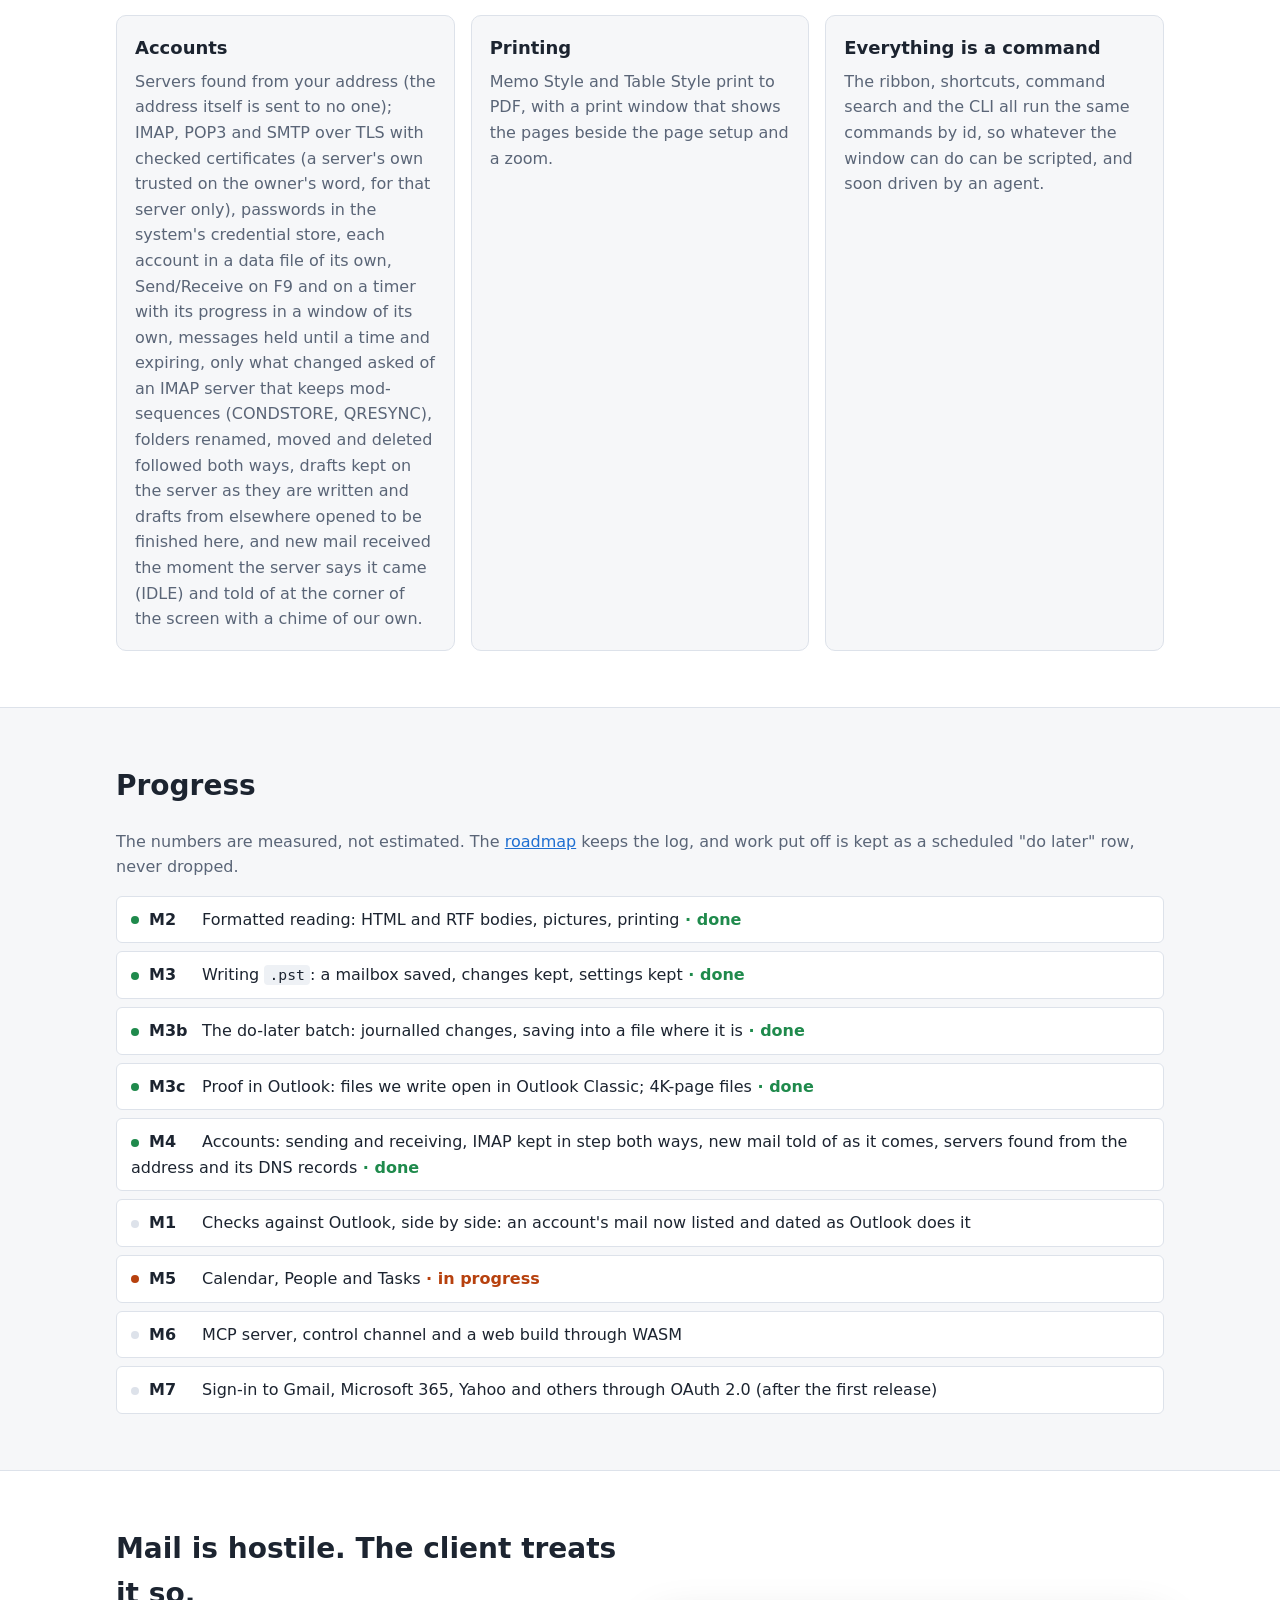
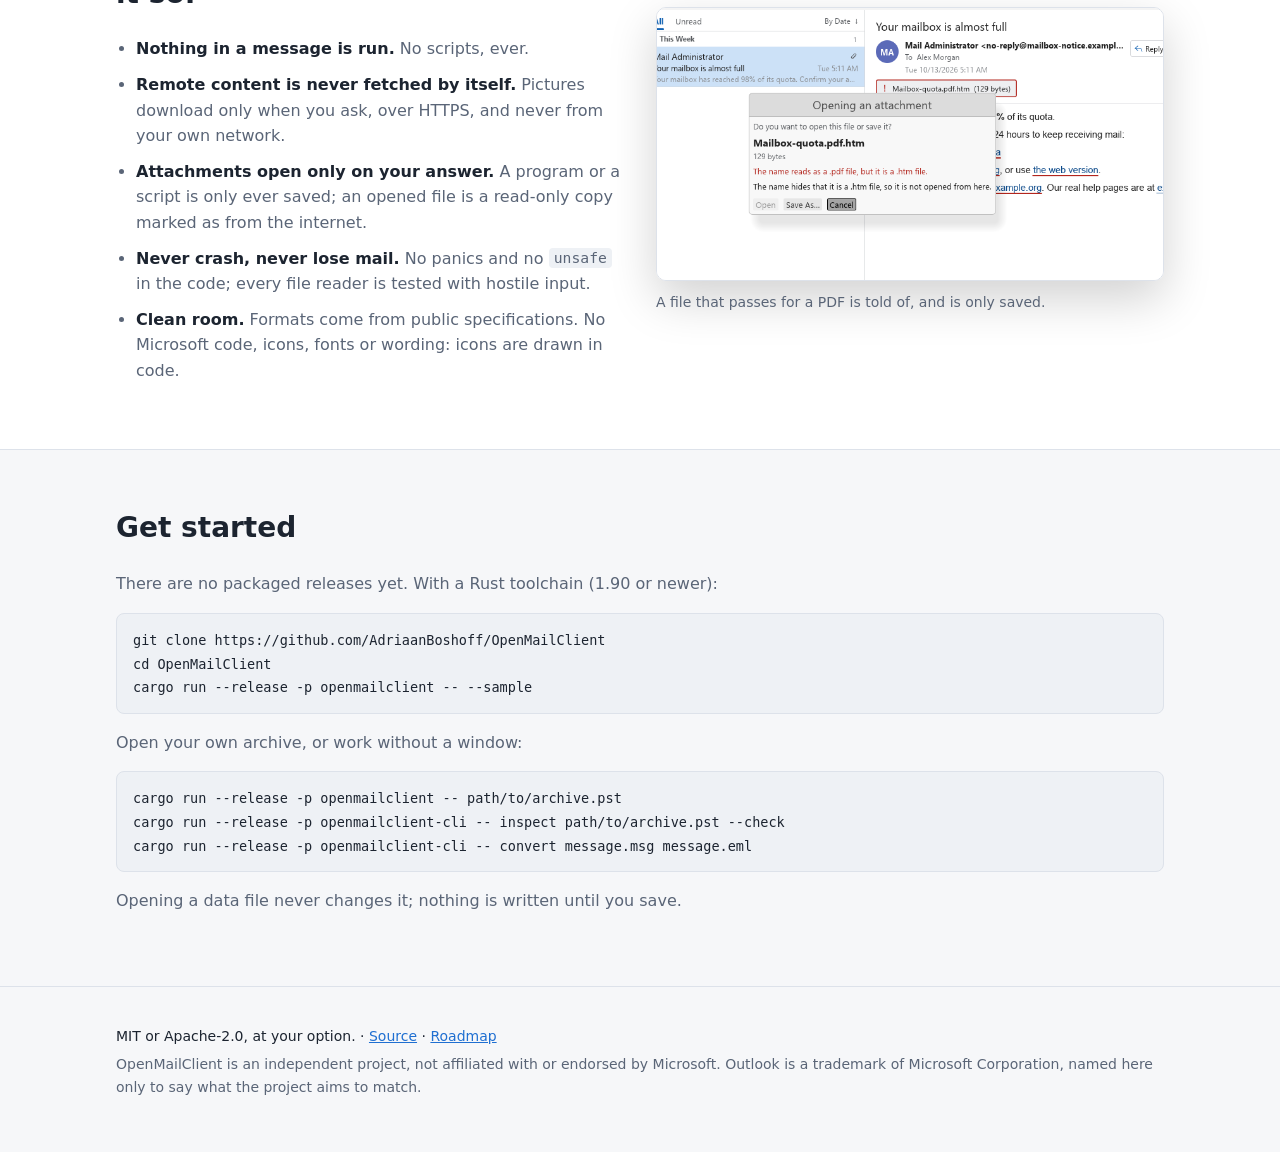
==== commit 41325cd7: "M7 after the first release; M5 next Co-Authored-By: Claude Opus 5.5 <noreply@anthropic.com>" ====
--- a/index.html
+++ b/index.html
@@ -30,7 +30,7 @@
 <main>
 <section class="hero">
   <div class="wrap">
-    <p class="stage">Early · milestone M4 (accounts) closed; M7 (sign-in) next</p>
+    <p class="stage">Early · milestone M4 (accounts) closed; M5 (calendar, people, tasks) next</p>
     <h1>The desktop mail client you know, <span>rebuilt in Rust and open.</span></h1>
     <p class="lead">OpenMailClient is a clean-room, open-source mail client aiming at parity with Outlook Classic,
       the Win32 desktop Outlook: the same layout and behaviour, <code>.pst</code> files that go both ways,
@@ -92,9 +92,9 @@
       <li class="done"><b>M3c</b> Proof in Outlook: files we write open in Outlook Classic; 4K-page files</li>
       <li class="done"><b>M4</b> Accounts: sending and receiving, IMAP kept in step both ways, new mail told of as it comes, servers found from the address and its DNS records</li>
       <li><b>M1</b> Checks against Outlook, side by side: an account's mail now listed and dated as Outlook does it</li>
-      <li><b>M5</b> Calendar, People and Tasks</li>
+      <li class="now"><b>M5</b> Calendar, People and Tasks</li>
       <li><b>M6</b> MCP server, control channel and a web build through WASM</li>
-      <li class="now"><b>M7</b> Sign-in to Gmail, Microsoft 365, Yahoo and others through OAuth 2.0</li>
+      <li><b>M7</b> Sign-in to Gmail, Microsoft 365, Yahoo and others through OAuth 2.0 (after the first release)</li>
     </ol>
   </div>
 </section>
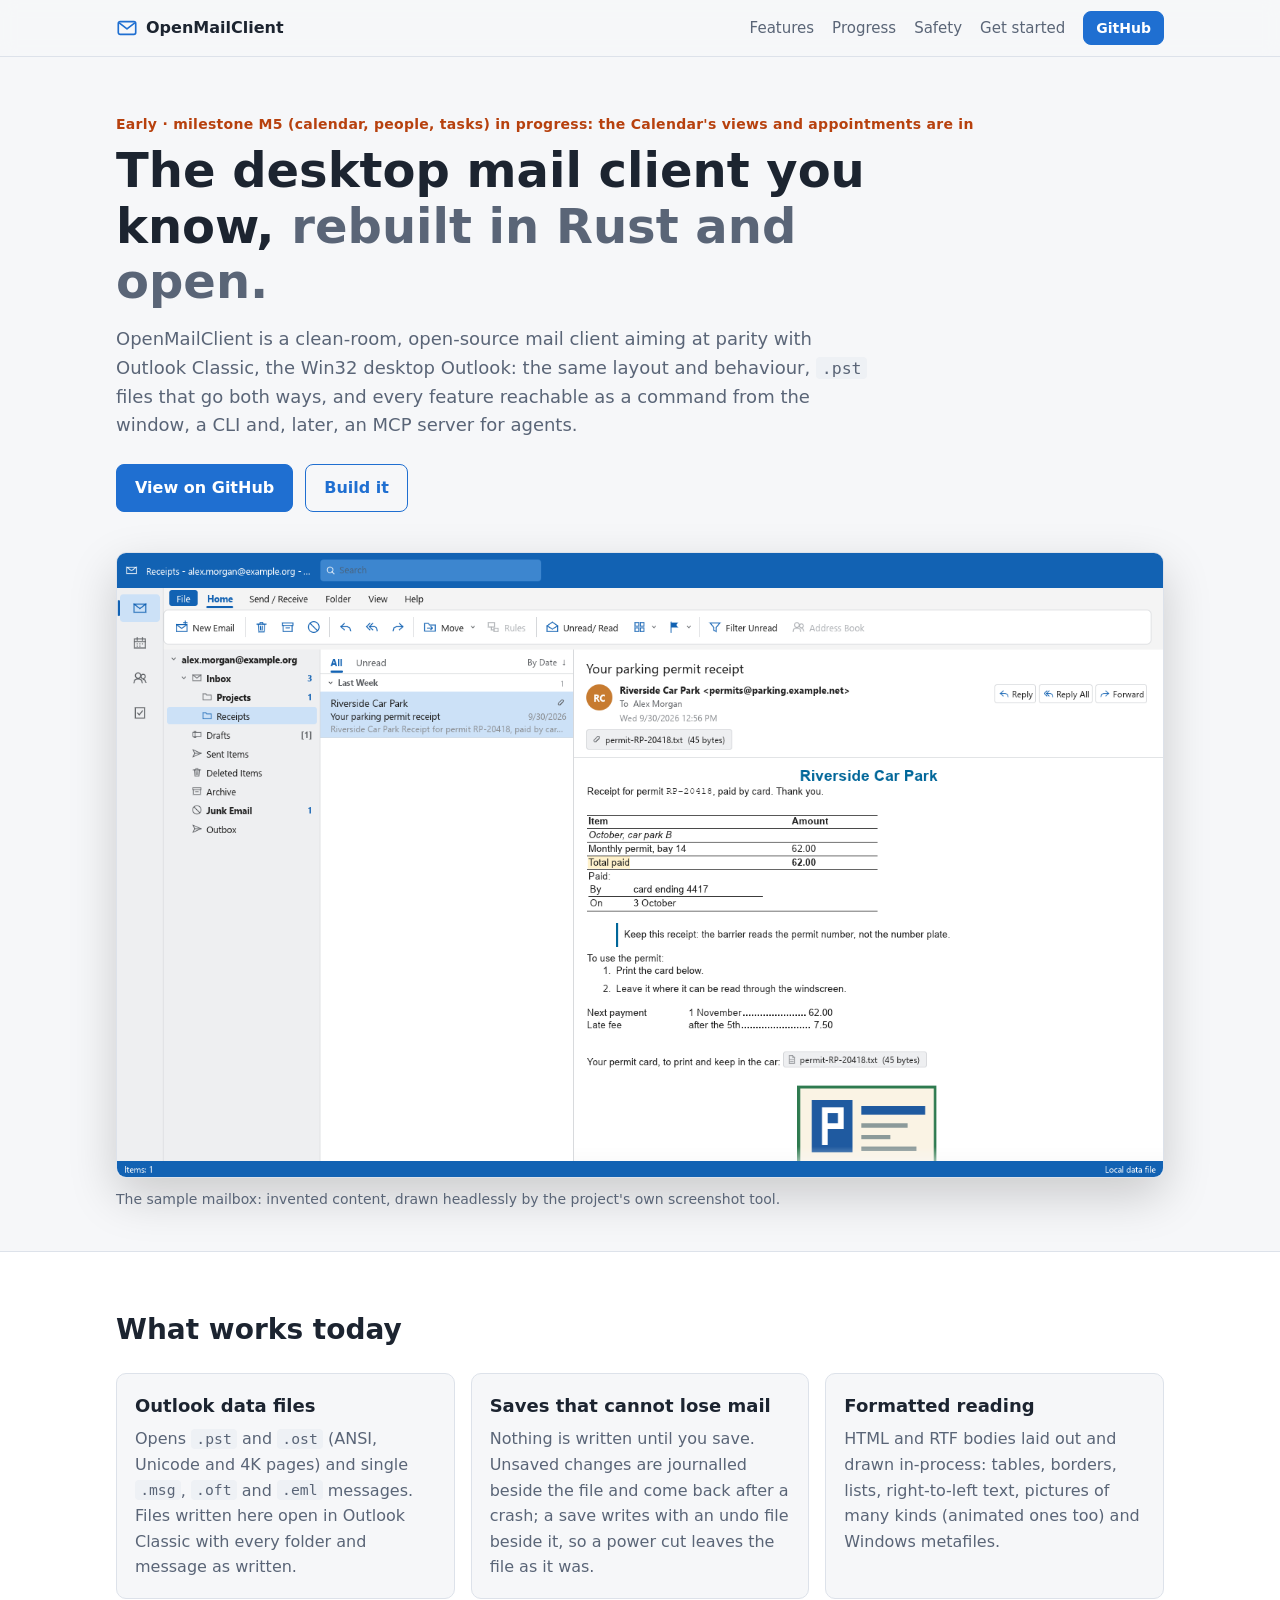
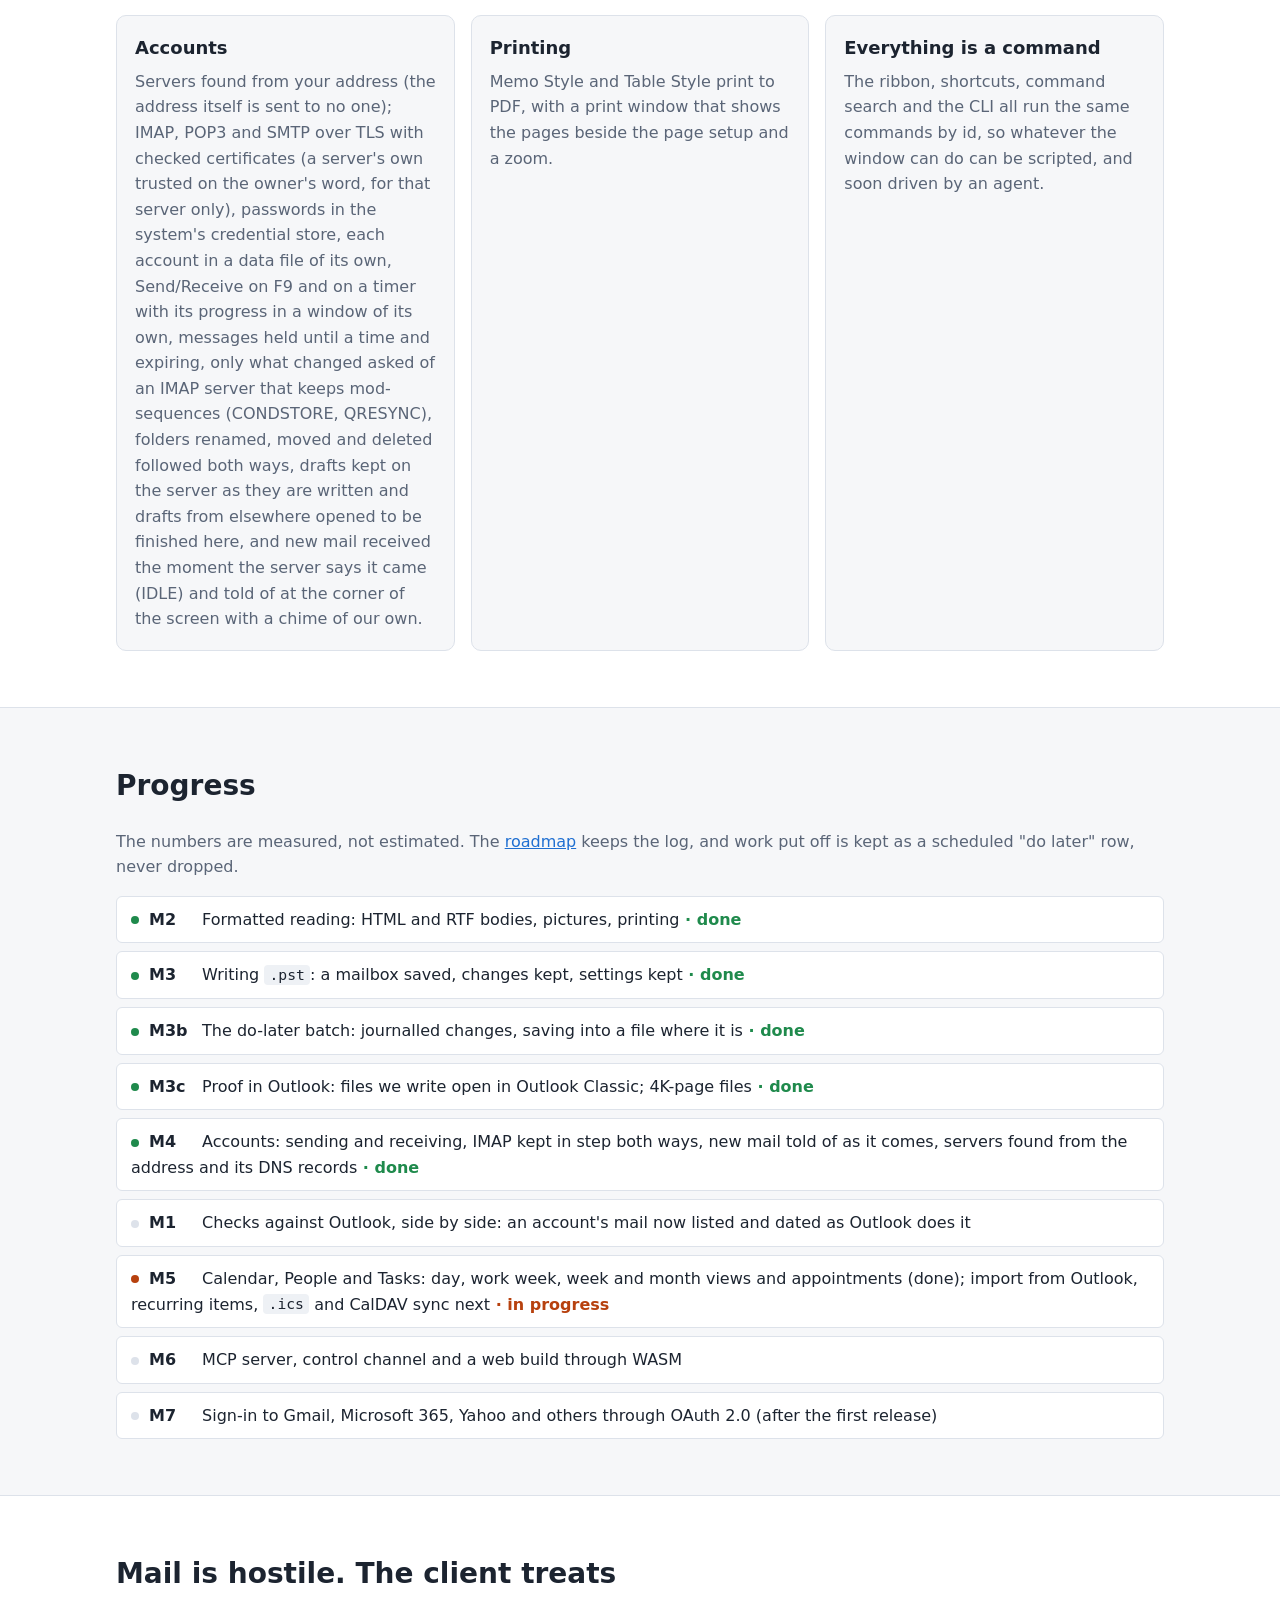
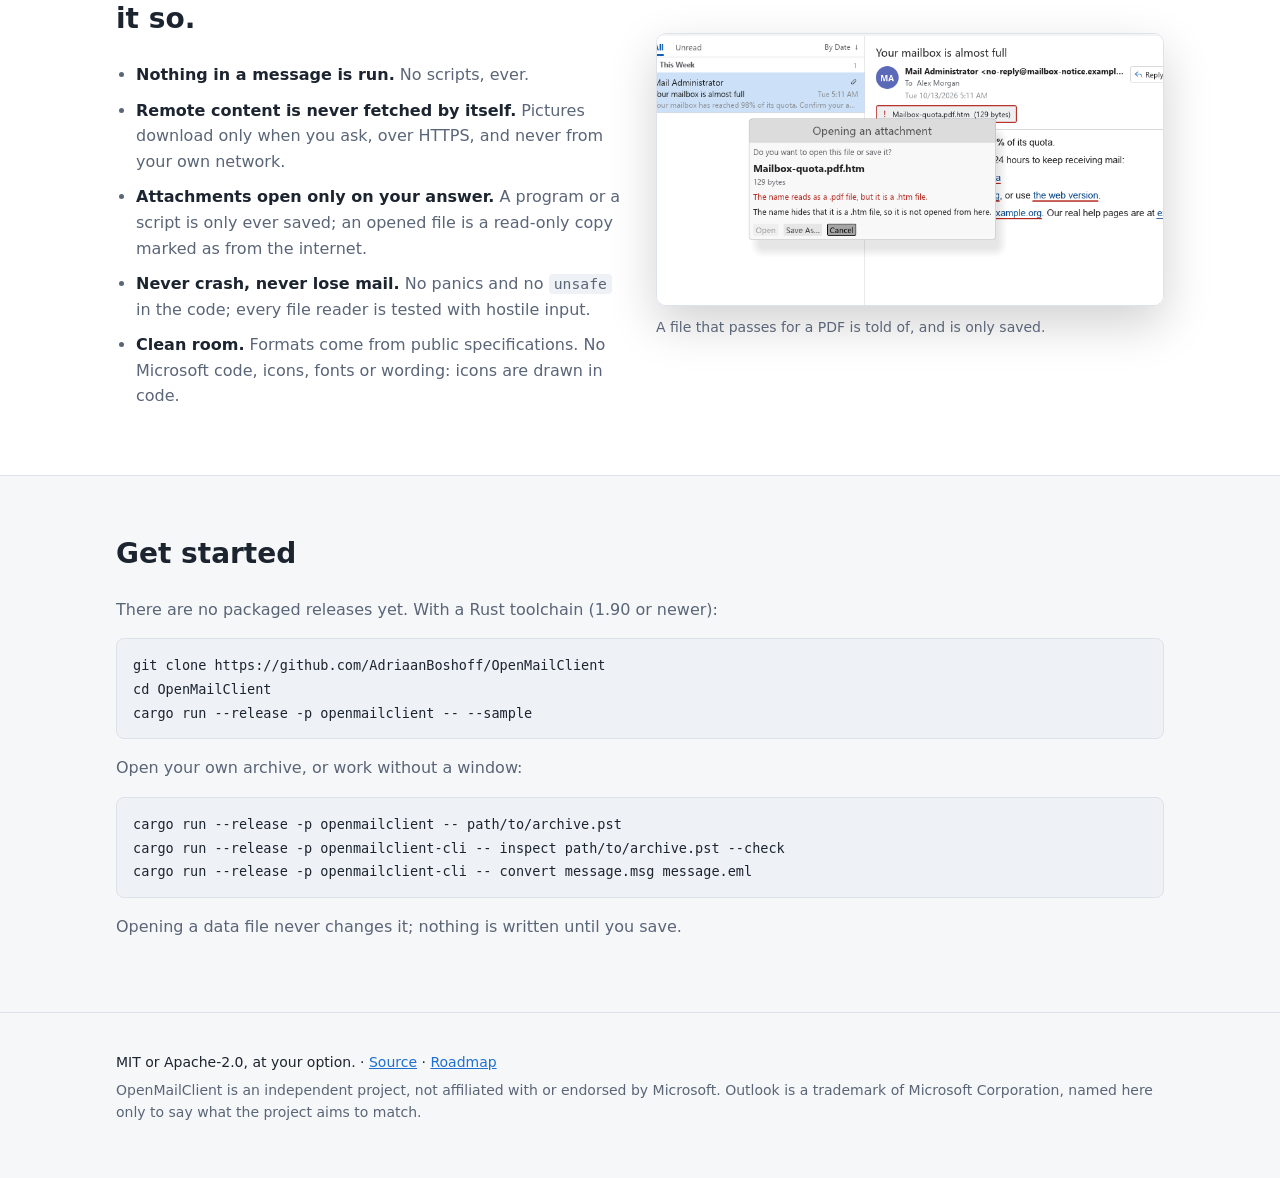
==== commit d6bb067d: "M5.1: the Calendar on the site Co-Authored-By: Claude Opus 5.5 <noreply@anthropic.com>" ====
--- a/index.html
+++ b/index.html
@@ -30,7 +30,7 @@
 <main>
 <section class="hero">
   <div class="wrap">
-    <p class="stage">Early · milestone M4 (accounts) closed; M5 (calendar, people, tasks) next</p>
+    <p class="stage">Early · milestone M5 (calendar, people, tasks) in progress: the Calendar's views and appointments are in</p>
     <h1>The desktop mail client you know, <span>rebuilt in Rust and open.</span></h1>
     <p class="lead">OpenMailClient is a clean-room, open-source mail client aiming at parity with Outlook Classic,
       the Win32 desktop Outlook: the same layout and behaviour, <code>.pst</code> files that go both ways,
@@ -92,7 +92,7 @@
       <li class="done"><b>M3c</b> Proof in Outlook: files we write open in Outlook Classic; 4K-page files</li>
       <li class="done"><b>M4</b> Accounts: sending and receiving, IMAP kept in step both ways, new mail told of as it comes, servers found from the address and its DNS records</li>
       <li><b>M1</b> Checks against Outlook, side by side: an account's mail now listed and dated as Outlook does it</li>
-      <li class="now"><b>M5</b> Calendar, People and Tasks</li>
+      <li class="now"><b>M5</b> Calendar, People and Tasks: day, work week, week and month views and appointments (done); import from Outlook, recurring items, <code>.ics</code> and CalDAV sync next</li>
       <li><b>M6</b> MCP server, control channel and a web build through WASM</li>
       <li><b>M7</b> Sign-in to Gmail, Microsoft 365, Yahoo and others through OAuth 2.0 (after the first release)</li>
     </ol>
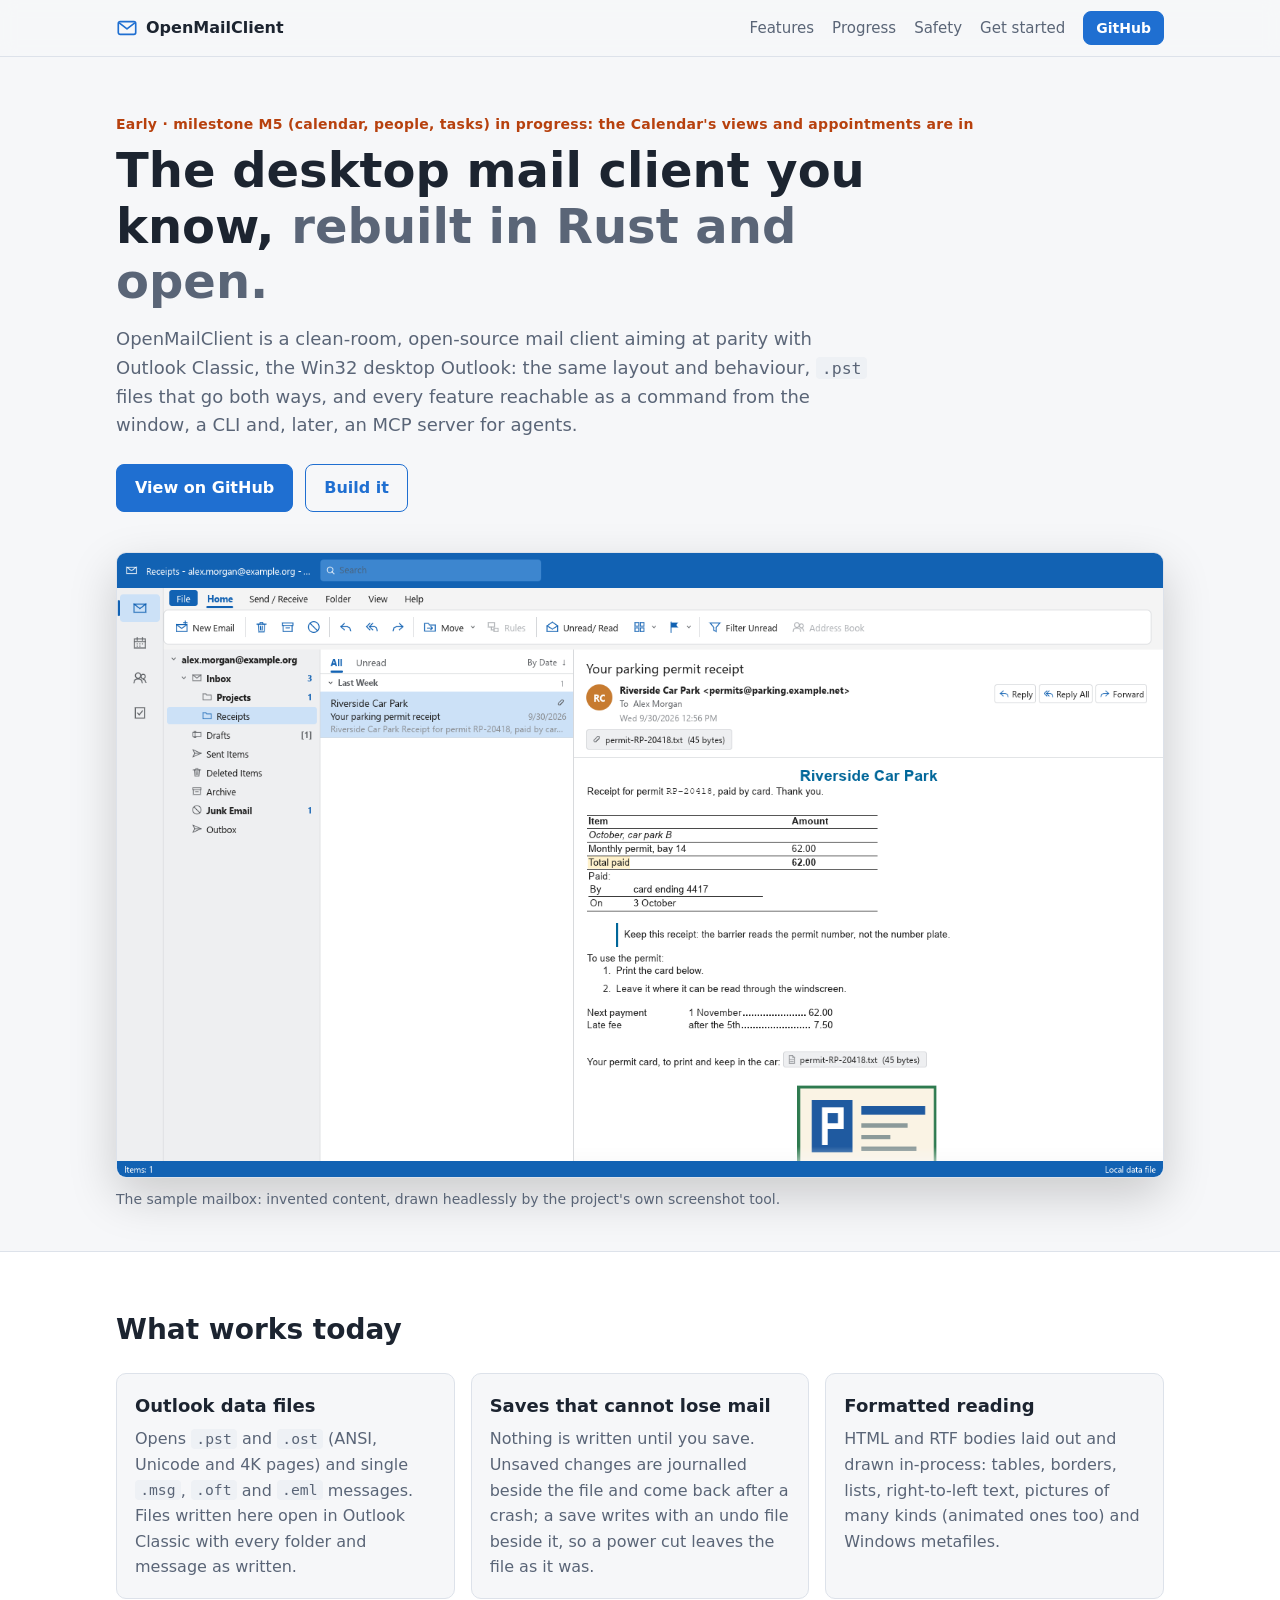
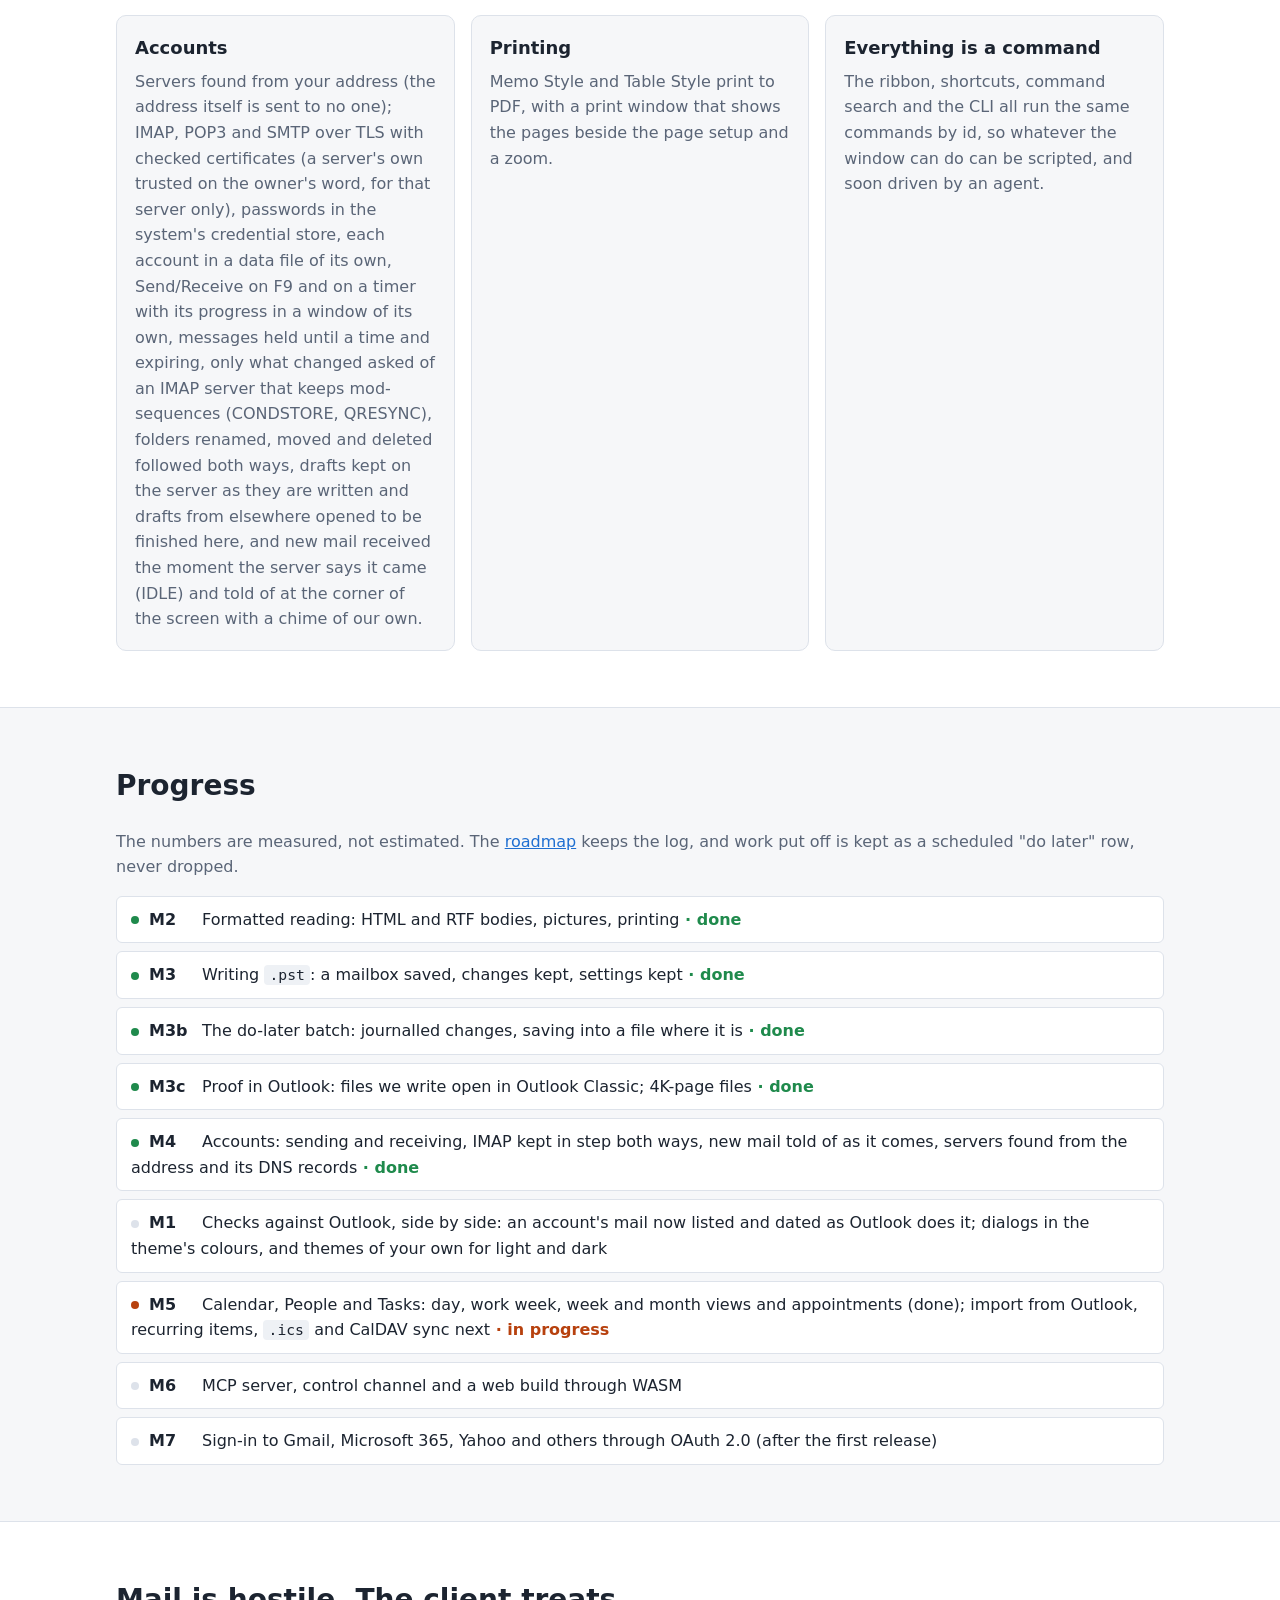
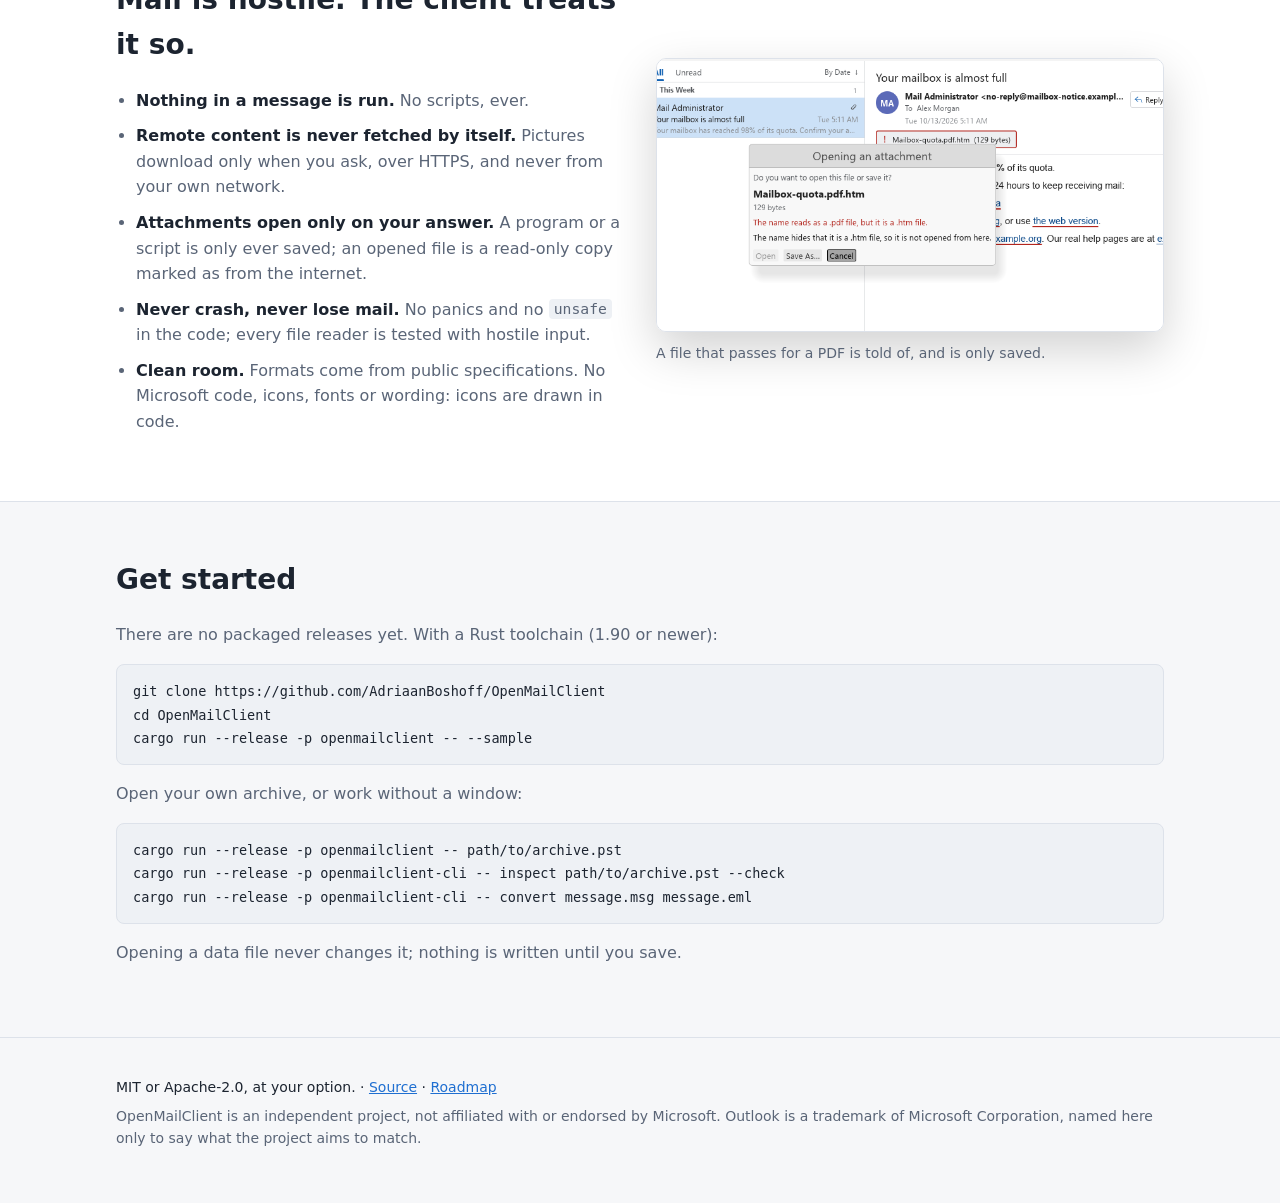
==== commit 8e7ac5df: "M1.9: dialogs in the theme's colours; themes of your own Co-Authored-By: Claude Opus 5.5 <noreply@an" ====
--- a/index.html
+++ b/index.html
@@ -91,7 +91,7 @@
       <li class="done"><b>M3b</b> The do-later batch: journalled changes, saving into a file where it is</li>
       <li class="done"><b>M3c</b> Proof in Outlook: files we write open in Outlook Classic; 4K-page files</li>
       <li class="done"><b>M4</b> Accounts: sending and receiving, IMAP kept in step both ways, new mail told of as it comes, servers found from the address and its DNS records</li>
-      <li><b>M1</b> Checks against Outlook, side by side: an account's mail now listed and dated as Outlook does it</li>
+      <li><b>M1</b> Checks against Outlook, side by side: an account's mail now listed and dated as Outlook does it; dialogs in the theme's colours, and themes of your own for light and dark</li>
       <li class="now"><b>M5</b> Calendar, People and Tasks: day, work week, week and month views and appointments (done); import from Outlook, recurring items, <code>.ics</code> and CalDAV sync next</li>
       <li><b>M6</b> MCP server, control channel and a web build through WASM</li>
       <li><b>M7</b> Sign-in to Gmail, Microsoft 365, Yahoo and others through OAuth 2.0 (after the first release)</li>
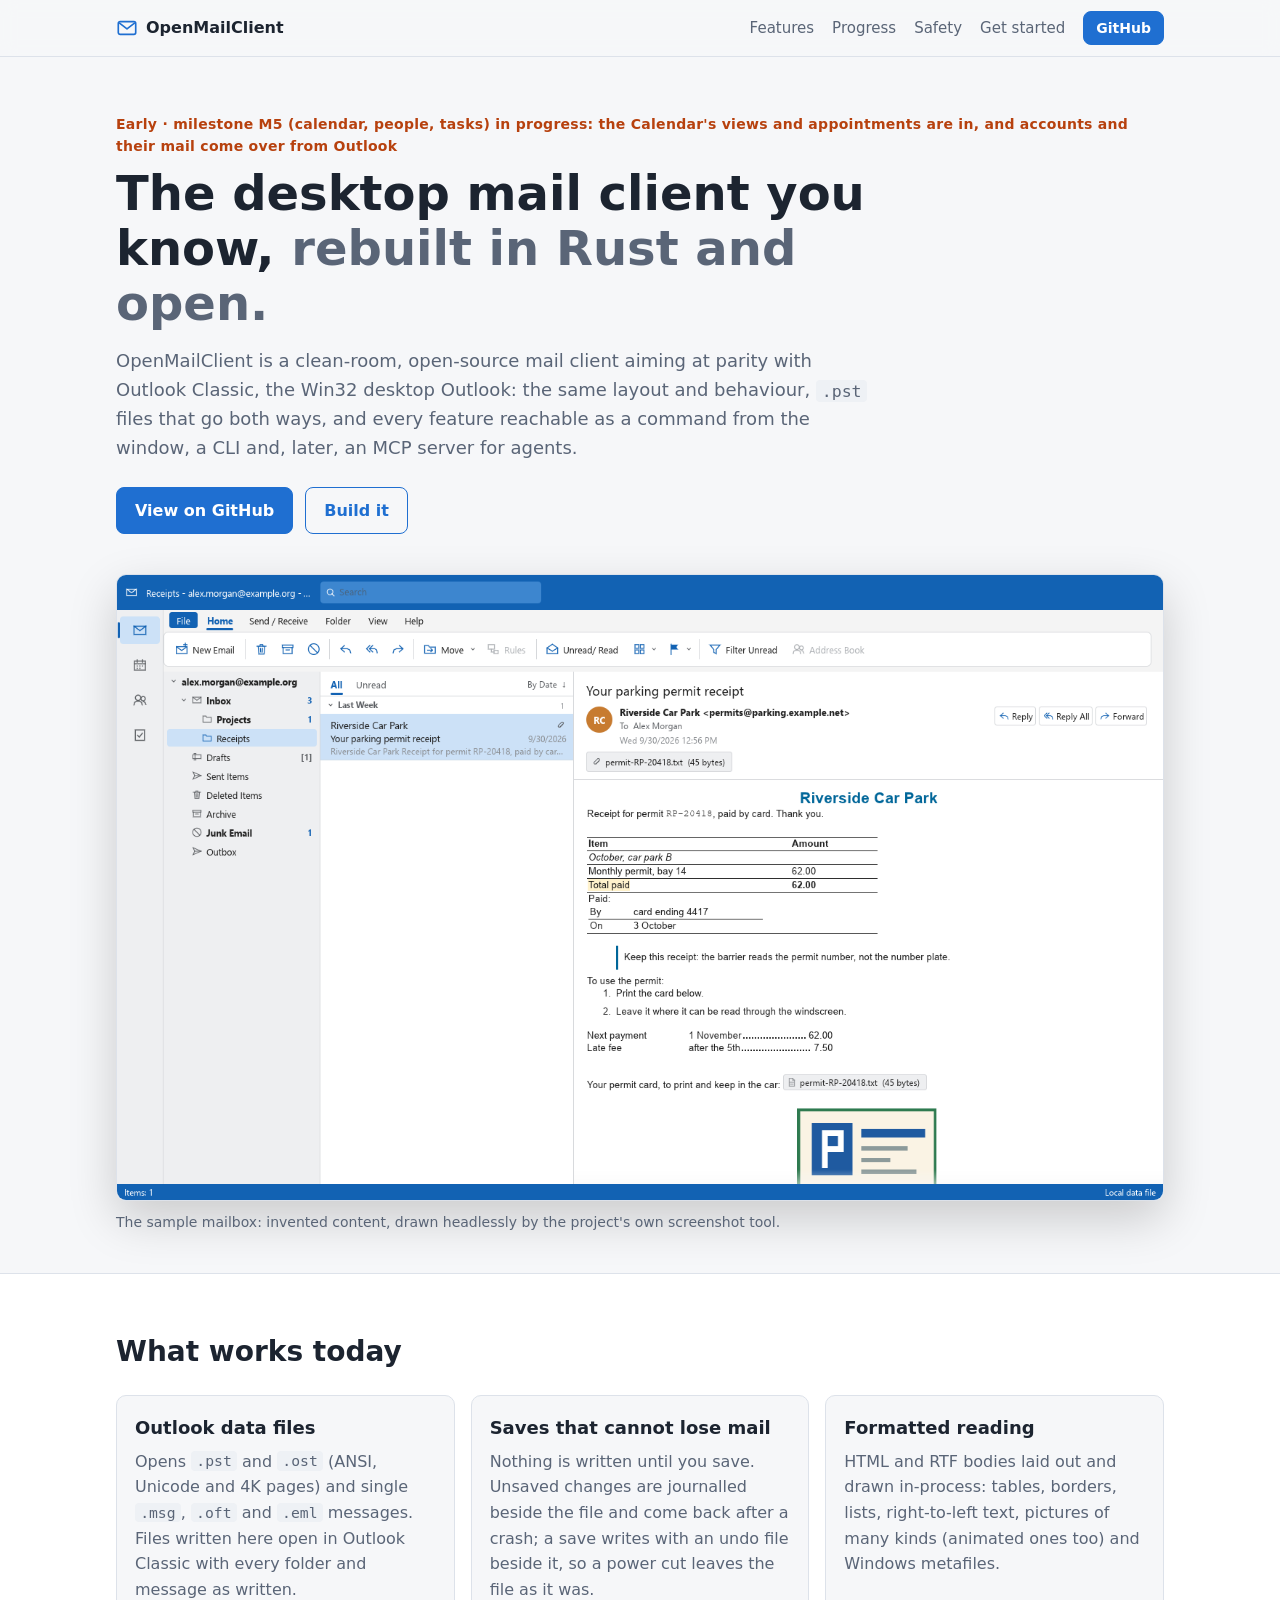
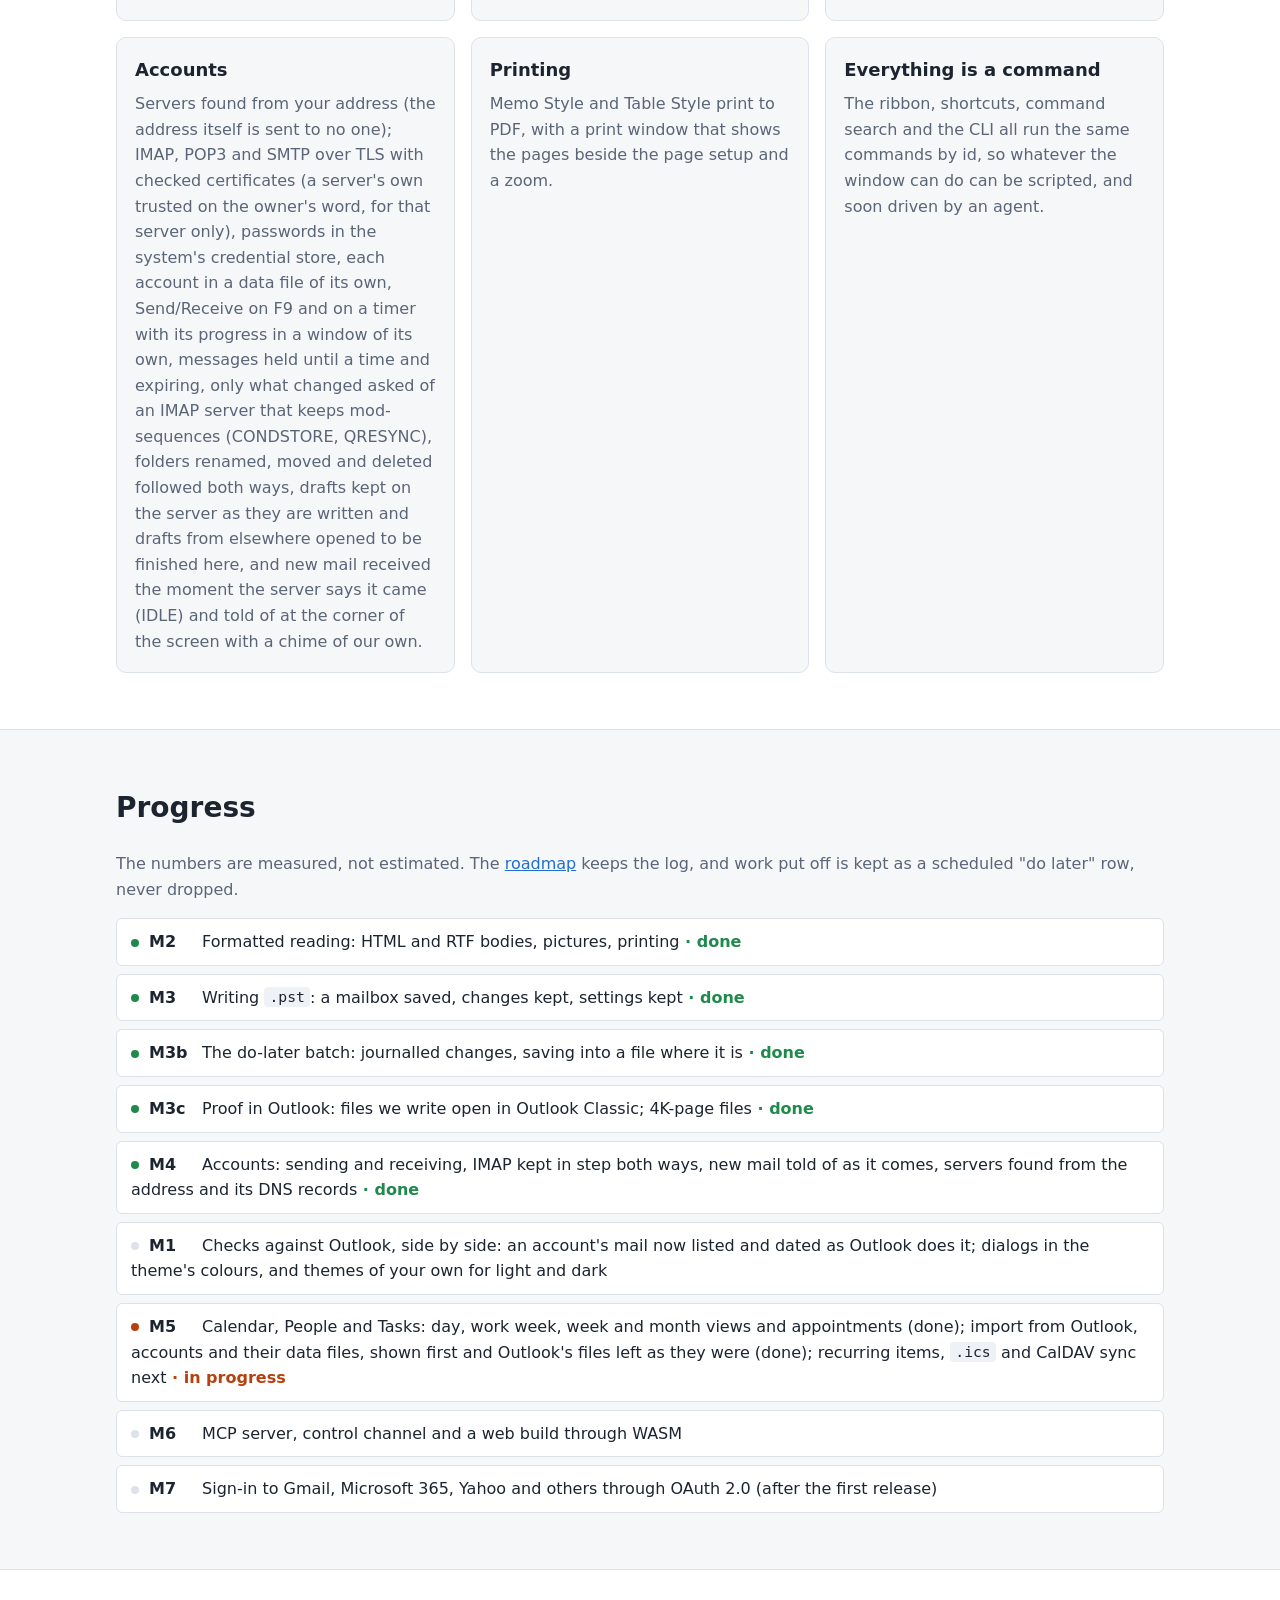
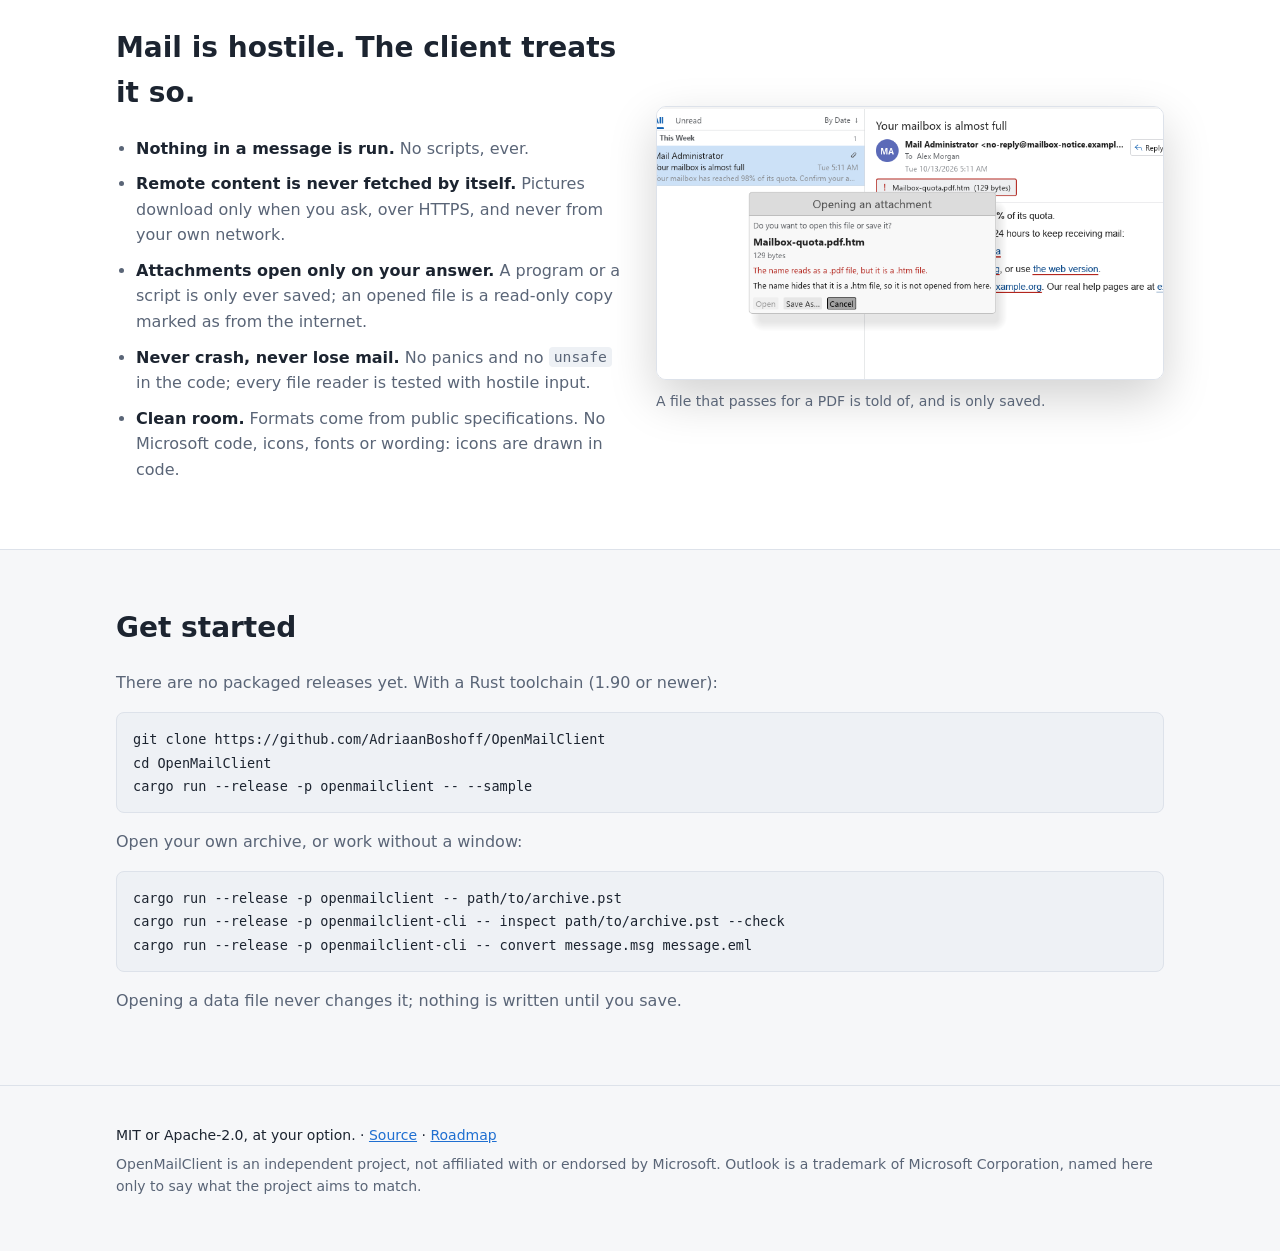
==== commit 0c5be92a: "M5.2: Import from Outlook Co-Authored-By: Claude Opus 5.5 <noreply@anthropic.com>" ====
--- a/index.html
+++ b/index.html
@@ -30,7 +30,7 @@
 <main>
 <section class="hero">
   <div class="wrap">
-    <p class="stage">Early · milestone M5 (calendar, people, tasks) in progress: the Calendar's views and appointments are in</p>
+    <p class="stage">Early · milestone M5 (calendar, people, tasks) in progress: the Calendar's views and appointments are in, and accounts and their mail come over from Outlook</p>
     <h1>The desktop mail client you know, <span>rebuilt in Rust and open.</span></h1>
     <p class="lead">OpenMailClient is a clean-room, open-source mail client aiming at parity with Outlook Classic,
       the Win32 desktop Outlook: the same layout and behaviour, <code>.pst</code> files that go both ways,
@@ -92,7 +92,7 @@
       <li class="done"><b>M3c</b> Proof in Outlook: files we write open in Outlook Classic; 4K-page files</li>
       <li class="done"><b>M4</b> Accounts: sending and receiving, IMAP kept in step both ways, new mail told of as it comes, servers found from the address and its DNS records</li>
       <li><b>M1</b> Checks against Outlook, side by side: an account's mail now listed and dated as Outlook does it; dialogs in the theme's colours, and themes of your own for light and dark</li>
-      <li class="now"><b>M5</b> Calendar, People and Tasks: day, work week, week and month views and appointments (done); import from Outlook, recurring items, <code>.ics</code> and CalDAV sync next</li>
+      <li class="now"><b>M5</b> Calendar, People and Tasks: day, work week, week and month views and appointments (done); import from Outlook, accounts and their data files, shown first and Outlook's files left as they were (done); recurring items, <code>.ics</code> and CalDAV sync next</li>
       <li><b>M6</b> MCP server, control channel and a web build through WASM</li>
       <li><b>M7</b> Sign-in to Gmail, Microsoft 365, Yahoo and others through OAuth 2.0 (after the first release)</li>
     </ol>
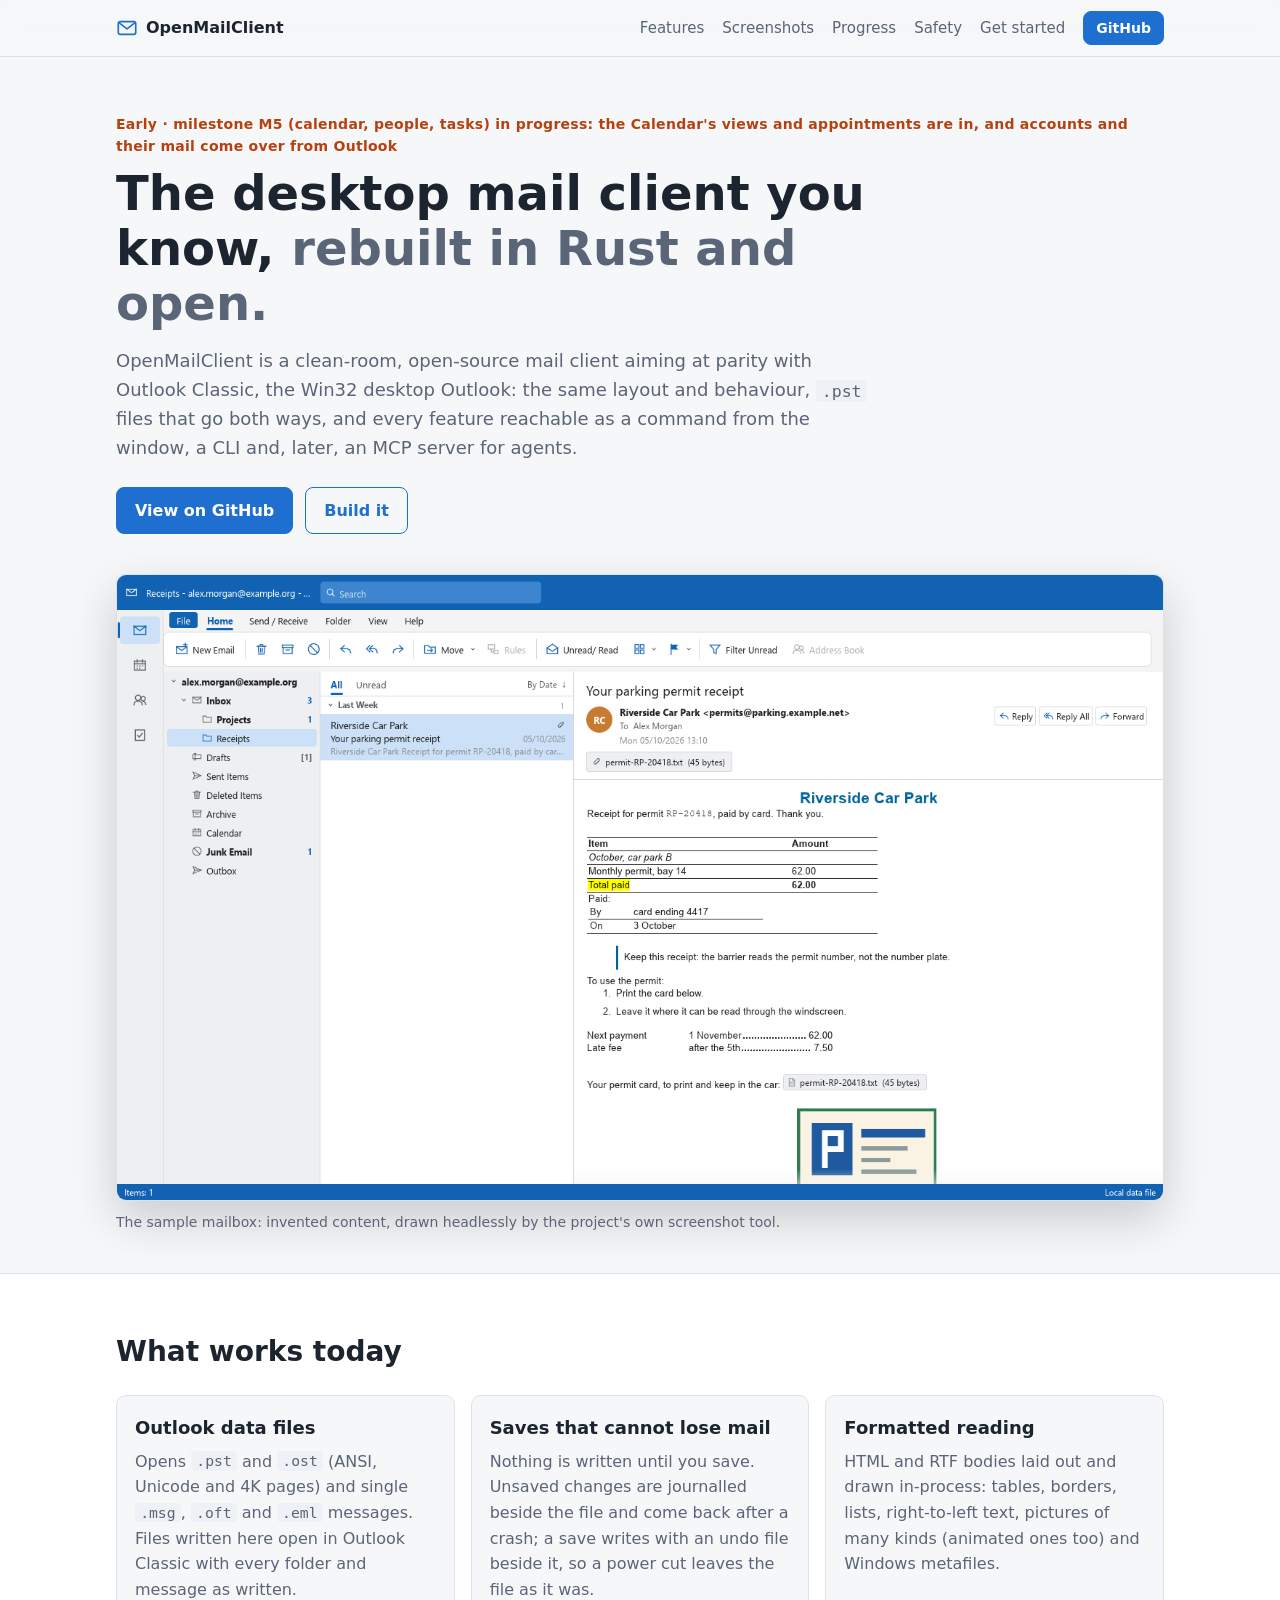
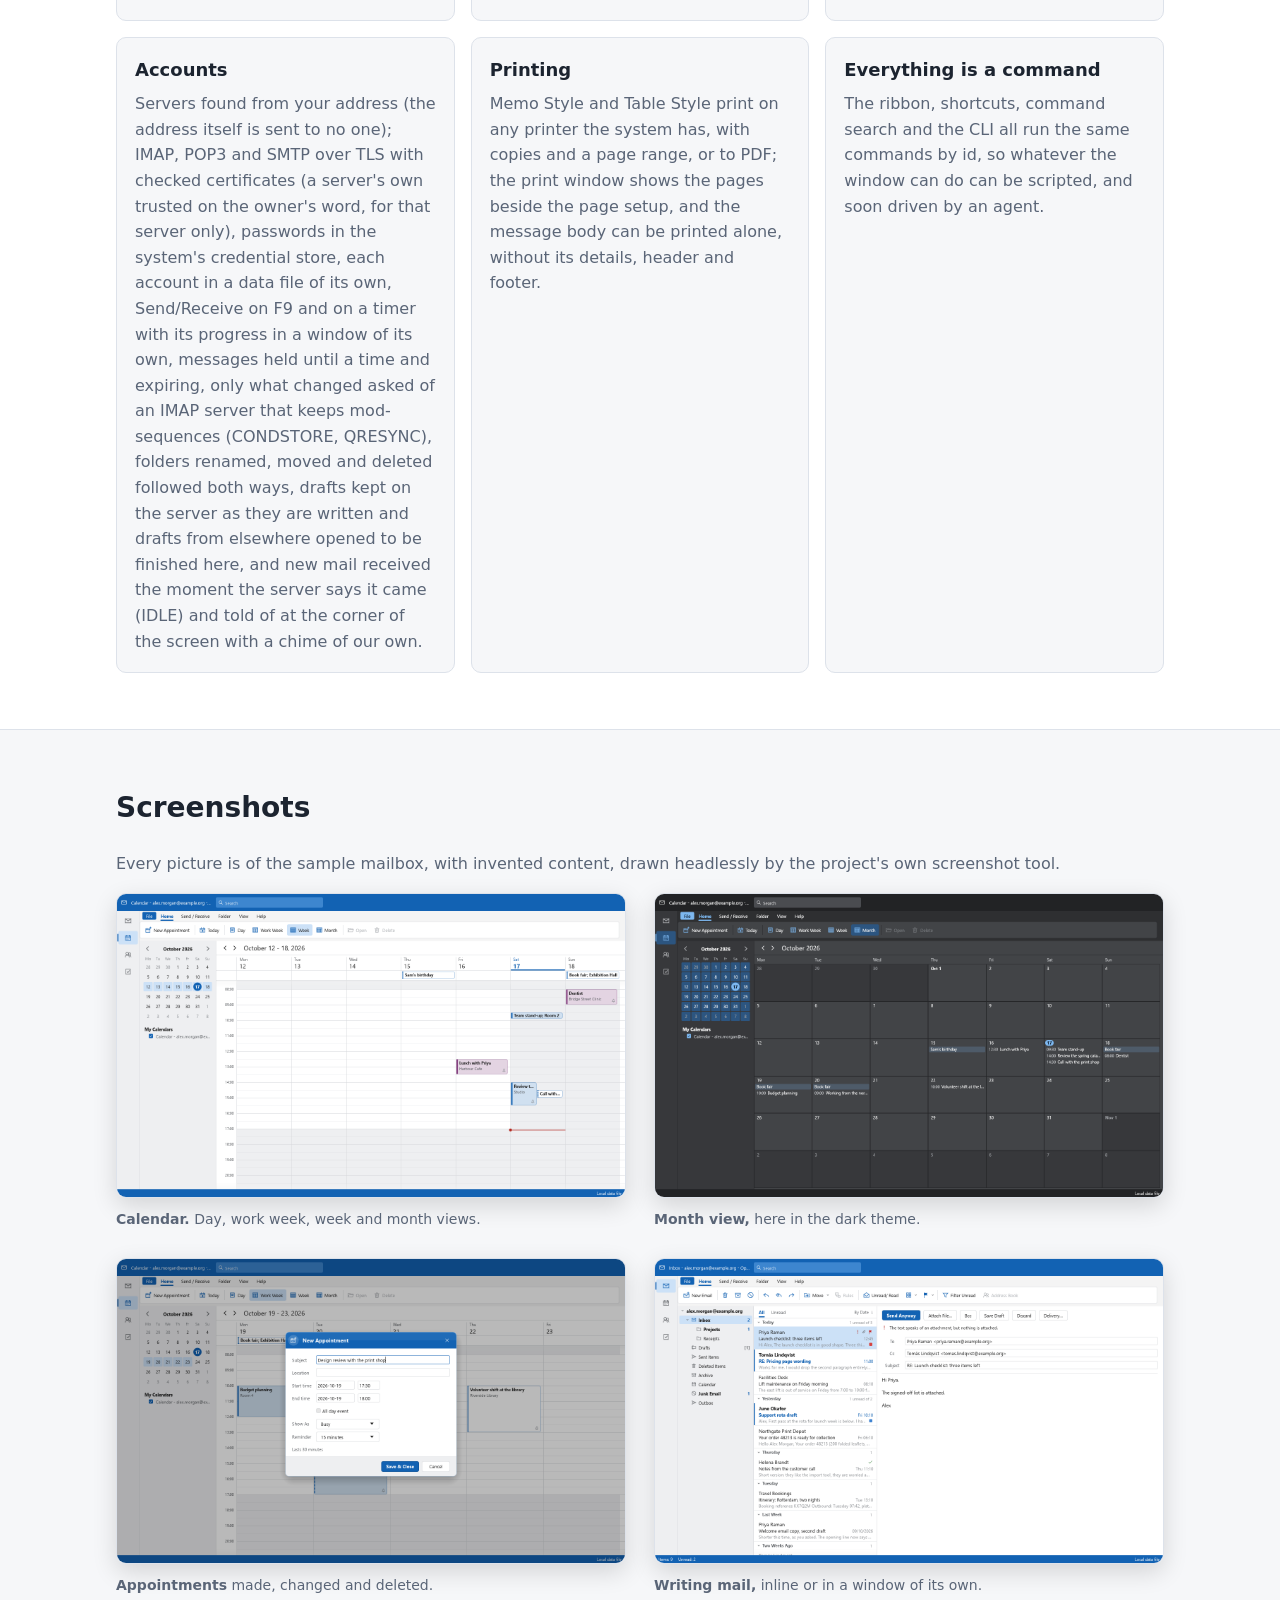
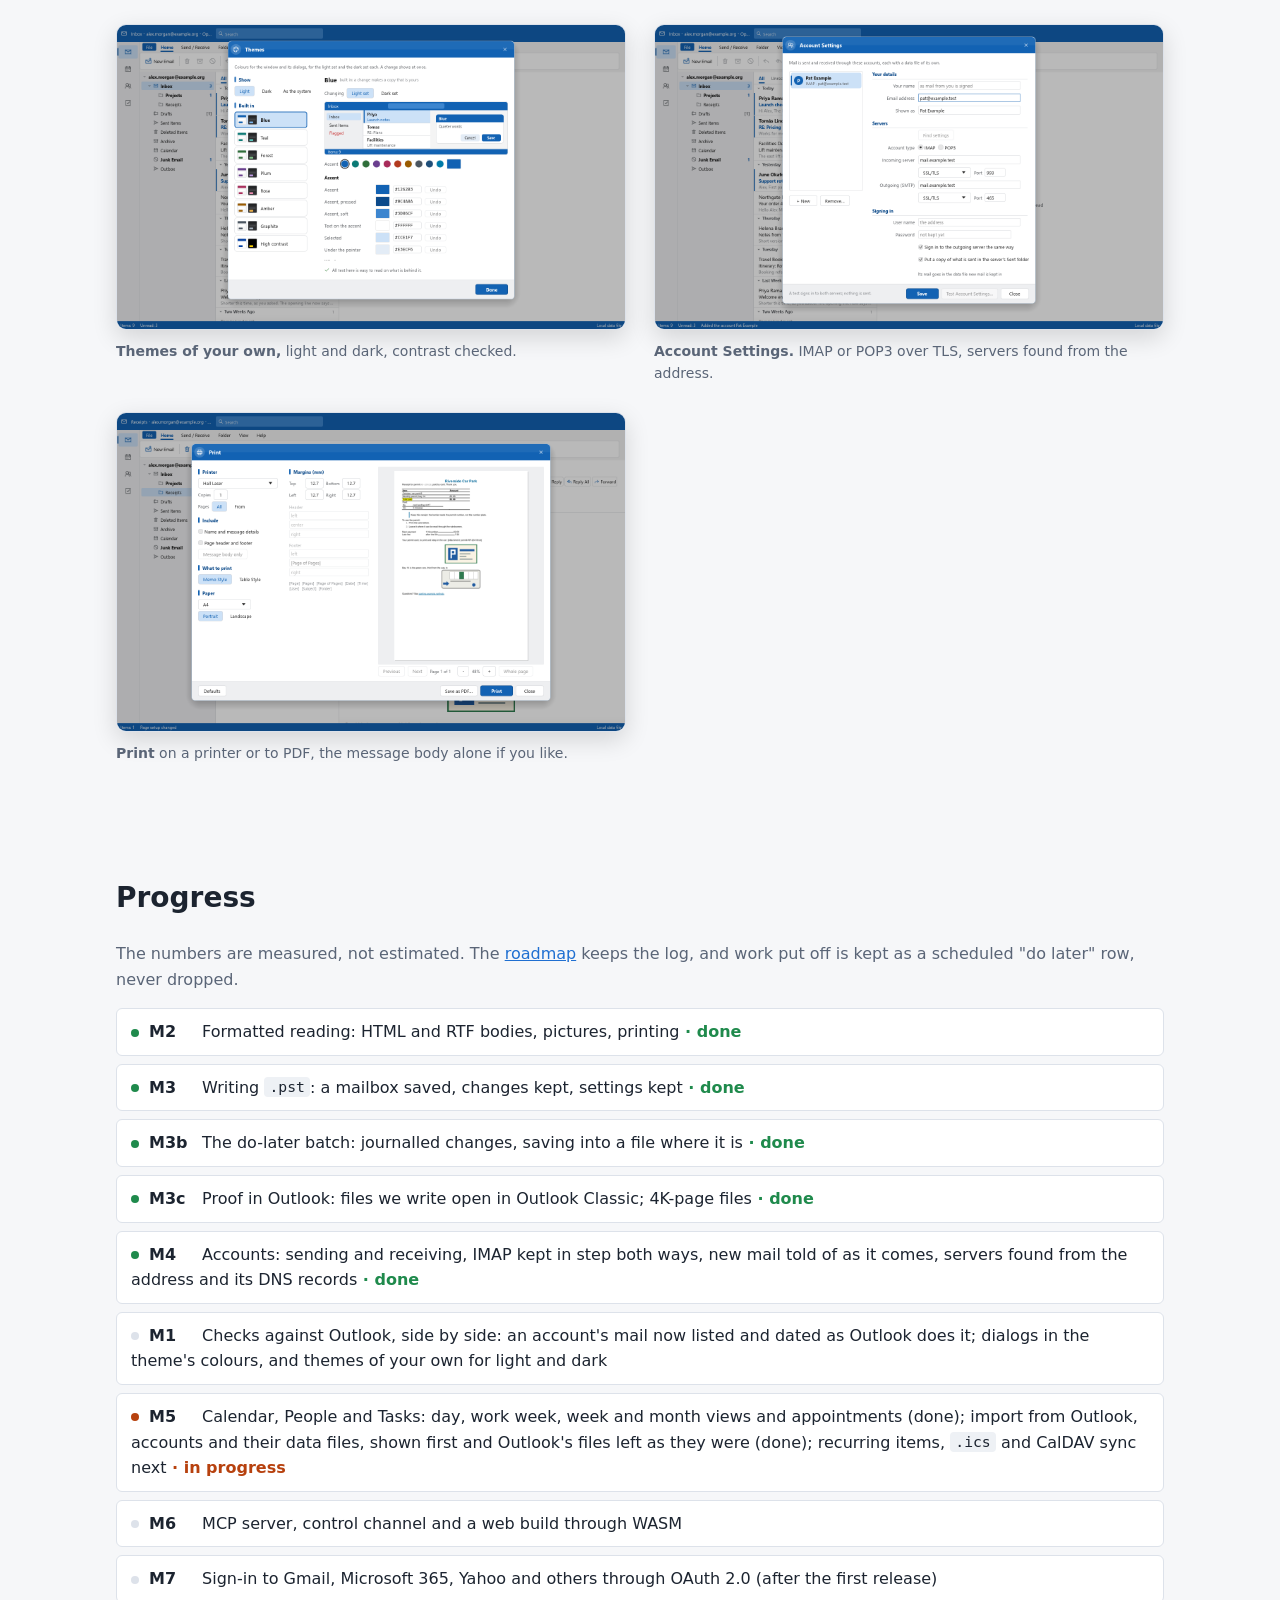
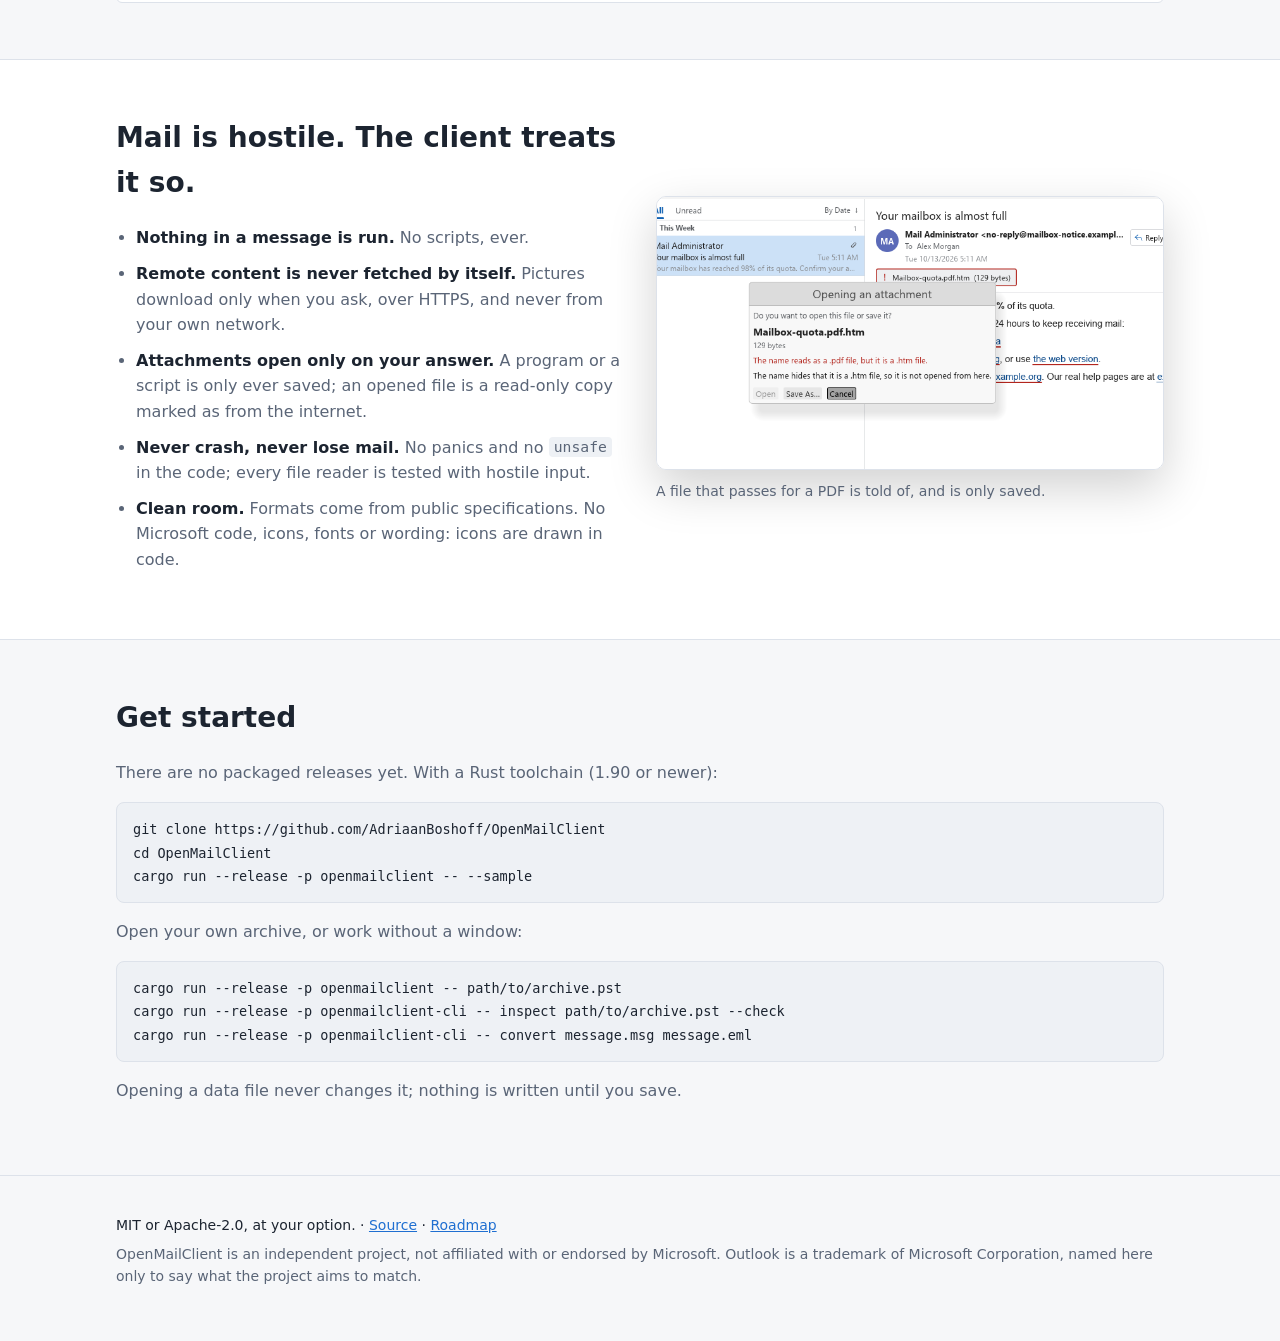
==== commit 96d5bc1d: "Site: a gallery of screenshots as the app is now; printing on a printer Co-Authored-By: Claude Opus " ====
--- a/index.html
+++ b/index.html
@@ -19,6 +19,7 @@
     </a>
     <nav>
       <a href="#features">Features</a>
+      <a href="#screenshots">Screenshots</a>
       <a href="#progress">Progress</a>
       <a href="#safety">Safety</a>
       <a href="#start">Get started</a>
@@ -42,7 +43,7 @@
     <figure class="shot">
       <picture>
         <source srcset="images/openmailclient-dark.png" media="(prefers-color-scheme: dark)">
-        <img src="images/openmailclient-reading-pane.png" width="1280" height="800" alt="The OpenMailClient window with its sample mailbox: folder pane, message list and a formatted message in the reading pane">
+        <img src="images/openmailclient-reading-pane.png" width="1440" height="860" alt="The OpenMailClient window with its sample mailbox: folder pane, message list and a formatted message in the reading pane">
       </picture>
       <figcaption>The sample mailbox: invented content, drawn headlessly by the project's own screenshot tool.</figcaption>
     </figure>
@@ -71,12 +72,49 @@
       </article>
       <article>
         <h3>Printing</h3>
-        <p>Memo Style and Table Style print to PDF, with a print window that shows the pages beside the page setup and a zoom.</p>
+        <p>Memo Style and Table Style print on any printer the system has, with copies and a page range, or to PDF; the print window shows the pages beside the page setup, and the message body can be printed alone, without its details, header and footer.</p>
       </article>
       <article>
         <h3>Everything is a command</h3>
         <p>The ribbon, shortcuts, command search and the CLI all run the same commands by id, so whatever the window can do can be scripted, and soon driven by an agent.</p>
       </article>
+    </div>
+  </div>
+</section>
+
+<section id="screenshots">
+  <div class="wrap">
+    <h2>Screenshots</h2>
+    <p class="muted">Every picture is of the sample mailbox, with invented content, drawn headlessly by the project's own screenshot tool.</p>
+    <div class="gallery">
+      <figure class="shot">
+        <a href="images/openmailclient-calendar.png"><img src="images/openmailclient-calendar.png" width="1440" height="860" loading="lazy" alt="The Calendar's week view with the sample appointments"></a>
+        <figcaption><b>Calendar.</b> Day, work week, week and month views.</figcaption>
+      </figure>
+      <figure class="shot">
+        <a href="images/openmailclient-calendar-month-dark.png"><img src="images/openmailclient-calendar-month-dark.png" width="1440" height="860" loading="lazy" alt="The Calendar's month view in the dark theme"></a>
+        <figcaption><b>Month view,</b> here in the dark theme.</figcaption>
+      </figure>
+      <figure class="shot">
+        <a href="images/openmailclient-appointment.png"><img src="images/openmailclient-appointment.png" width="1440" height="860" loading="lazy" alt="An appointment window with its subject, place, start, end and reminder"></a>
+        <figcaption><b>Appointments</b> made, changed and deleted.</figcaption>
+      </figure>
+      <figure class="shot">
+        <a href="images/openmailclient-compose.png"><img src="images/openmailclient-compose.png" width="1440" height="860" loading="lazy" alt="A new message being written, with To, Cc, Subject and a formatted body"></a>
+        <figcaption><b>Writing mail,</b> inline or in a window of its own.</figcaption>
+      </figure>
+      <figure class="shot">
+        <a href="images/openmailclient-themes.png"><img src="images/openmailclient-themes.png" width="1440" height="860" loading="lazy" alt="The Themes dialog with a theme's light and dark colours and a contrast check"></a>
+        <figcaption><b>Themes of your own,</b> light and dark, contrast checked.</figcaption>
+      </figure>
+      <figure class="shot">
+        <a href="images/openmailclient-accounts.png"><img src="images/openmailclient-accounts.png" width="1440" height="860" loading="lazy" alt="Account Settings with an IMAP account, its servers and how it signs in"></a>
+        <figcaption><b>Account Settings.</b> IMAP or POP3 over TLS, servers found from the address.</figcaption>
+      </figure>
+      <figure class="shot">
+        <a href="images/openmailclient-print-preview.png"><img src="images/openmailclient-print-preview.png" width="1440" height="900" loading="lazy" alt="The Print dialog with a printer, copies and pages, and the message body alone on the page"></a>
+        <figcaption><b>Print</b> on a printer or to PDF, the message body alone if you like.</figcaption>
+      </figure>
     </div>
   </div>
 </section>
--- a/style.css
+++ b/style.css
@@ -118,6 +118,12 @@
 
 figcaption { color: var(--dim); font-size: 14px; margin-top: 10px; }
 
+.gallery { display: grid; grid-template-columns: repeat(auto-fill, minmax(340px, 1fr)); gap: 28px; }
+
+.gallery .shot img { box-shadow: 0 8px 24px rgba(0, 0, 0, 0.14); }
+
+.gallery a { display: block; }
+
 section { padding: 56px 0; }
 
 .band { background: var(--band); border-top: 1px solid var(--line); border-bottom: 1px solid var(--line); }
@@ -178,6 +184,7 @@
 
 @media (max-width: 760px) {
   .split { grid-template-columns: 1fr; }
+  .gallery { grid-template-columns: 1fr; }
   nav a:not(.button) { display: none; }
   .hero { padding-top: 32px; }
 }
